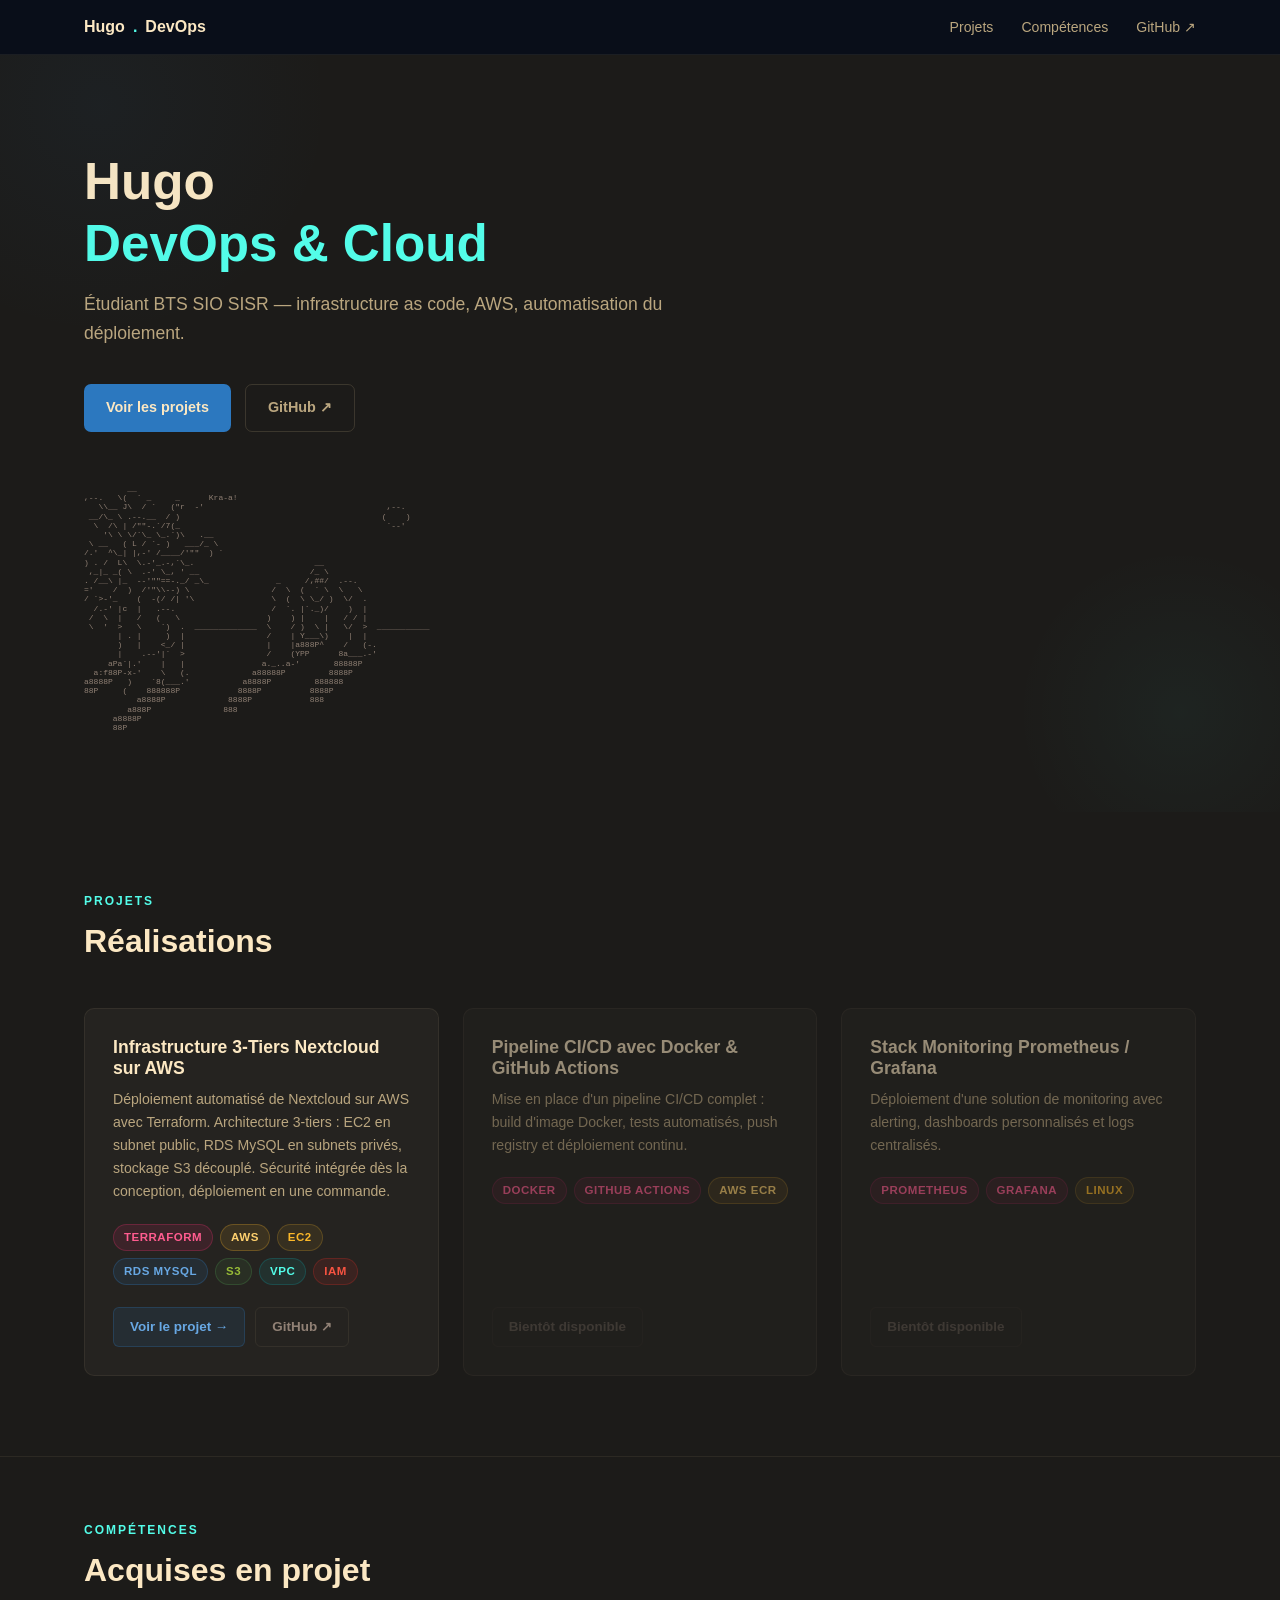
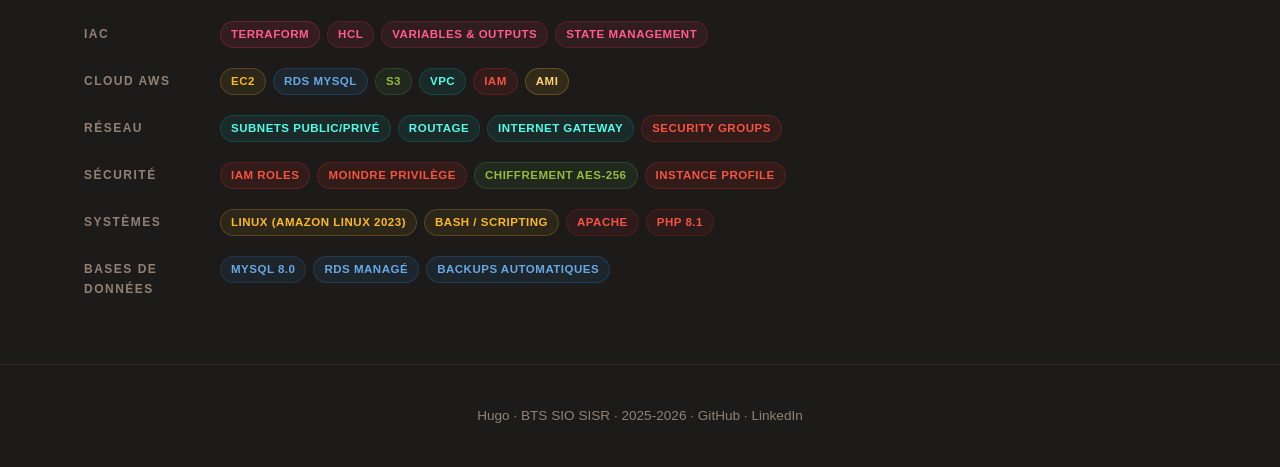
==== index.html @ deafa0d7 "First" ====
<!DOCTYPE html>
<html lang="fr">
<head>
  <meta charset="UTF-8" />
  <meta name="viewport" content="width=device-width, initial-scale=1.0" />
  <title>Hugo — Portfolio DevOps & Cloud</title>
  <meta name="description" content="Portfolio DevOps & Cloud — Infrastructure as code, AWS, Terraform." />
  <link rel="stylesheet" href="css/style.css" />
  <style>
    .ascii-art {
      font-family: 'Cascadia Code','JetBrains Mono','Fira Code',Consolas,monospace;
      font-size: clamp(0.3rem, 0.85vw, 0.5rem);
      line-height: 1.15;
      color: var(--text-muted);
      white-space: pre;
      user-select: none;
      margin-top: 52px;
      display: block;
      overflow-x: auto;
    }
    @media (max-width: 600px) {
      .ascii-art { display: none; }
    }

    /* Skills section */
    .skills-section {
      padding: 64px 0;
      border-top: 1px solid var(--border);
    }
    .skills-cats {
      display: flex;
      flex-direction: column;
      gap: 20px;
    }
    .skill-row {
      display: flex;
      align-items: baseline;
      gap: 16px;
    }
    .skill-cat-label {
      font-size: 0.75rem;
      font-weight: 700;
      text-transform: uppercase;
      letter-spacing: 1.5px;
      color: var(--text-muted);
      width: 120px;
      flex-shrink: 0;
    }
  </style>
</head>
<body>

  <!-- NAV -->
  <nav>
    <div class="container nav-inner">
      <span class="nav-logo">Hugo<span class="dot">.</span>DevOps</span>
      <ul class="nav-links">
        <li><a href="#projets">Projets</a></li>
        <li><a href="#competences">Compétences</a></li>
        <li><a href="https://github.com/" target="_blank" rel="noopener">GitHub ↗</a></li>
      </ul>
    </div>
  </nav>

  <!-- HERO -->
  <header class="hero">
    <div class="container">
      <h1>Hugo<br><span class="gradient">DevOps &amp; Cloud</span></h1>
      <p class="hero-sub">
        Étudiant BTS SIO SISR — infrastructure as code, AWS, automatisation du déploiement.
      </p>
      <div class="hero-actions">
        <a href="#projets" class="btn btn-primary">Voir les projets</a>
        <a href="https://github.com/" target="_blank" rel="noopener" class="btn btn-outline">GitHub ↗</a>
      </div>
<pre class="ascii-art">
         __
,--.   \(  ` _     _      Kra-a!
   \\__ J\  / `   ("r  -'                                      ,--.
 __/\_ \ .--.__  / )                                          (    )
  \  /\ | /""-.`/7(_                                           `--'
    '\ \ \/`\_ \_.`)\   .__
 \ __   ( L / `- )   ___/_ \
/.'  ^\_| |,-' /____/'""  ) `
) . /  L\  \.-'_.-,`\_.                         __
 ,_|_ _( \  .-' \_, ' __                       /_ \
. /__\ |_  --'""==-._/ _\_              _     /,##/  .--.
='    /  )  /'"\\--) \                 /  \  (  ` \  \   \
/ `&gt;-'_    (  -(/ /| '\                \  (  \ \_/ )  \/  .
  /.-' |c  |   .--.                    /  `. |`._)/    )  |
 /  \  |   /   (   \                  )    ) |    |   / / |
 \  '  &gt;   \    `)  .  _____________  \    / )  \ |   \/  &gt;  ___________
       | . |     )  |                 /    | Y___\)    |  |
       )   |    &lt;_/ |                 |    |a888P^    /   (-.
       |    .--'|`  &gt;                 /    (YPP      8a___.-'
     aPa`|.'    |   |                a._..a-'       88888P
  a:f88P-x-'    \   (.             a88888P         8888P
a8888P   )    `8(___.'           a8888P         888888
88P     (    888888P            8888P          8888P
           a8888P             8888P            888
         a888P               888
      a8888P
      88P
</pre>
    </div>
  </header>

  <!-- PROJETS -->
  <section id="projets">
    <div class="container">
      <div class="section-header">
        <p class="section-label">Projets</p>
        <h2>Réalisations</h2>
      </div>

      <div class="projects-grid">

        <!-- Projet 1 -->
        <article class="project-card">
          <h3 class="card-title">Infrastructure 3-Tiers Nextcloud sur AWS</h3>
          <p class="card-desc">
            Déploiement automatisé de Nextcloud sur AWS avec Terraform. Architecture
            3-tiers : EC2 en subnet public, RDS MySQL en subnets privés, stockage S3
            découplé. Sécurité intégrée dès la conception, déploiement en une commande.
          </p>
          <div class="card-tags">
            <div class="tags">
              <span class="tag tag-terraform">Terraform</span>
              <span class="tag tag-aws">AWS</span>
              <span class="tag tag-ec2">EC2</span>
              <span class="tag tag-rds">RDS MySQL</span>
              <span class="tag tag-s3">S3</span>
              <span class="tag tag-vpc">VPC</span>
              <span class="tag tag-iam">IAM</span>
            </div>
          </div>
          <div class="card-footer">
            <a href="projects/nextcloud-terraform.html" class="card-link card-link-primary">Voir le projet →</a>
            <a href="https://github.com/" target="_blank" rel="noopener" class="card-link card-link-ghost">GitHub ↗</a>
          </div>
        </article>

        <!-- À venir 2 -->
        <article class="project-card card-soon">
          <h3 class="card-title">Pipeline CI/CD avec Docker &amp; GitHub Actions</h3>
          <p class="card-desc">
            Mise en place d'un pipeline CI/CD complet : build d'image Docker, tests
            automatisés, push registry et déploiement continu.
          </p>
          <div class="card-tags">
            <div class="tags">
              <span class="tag tag-iac">Docker</span>
              <span class="tag tag-iac">GitHub Actions</span>
              <span class="tag tag-aws">AWS ECR</span>
            </div>
          </div>
          <div class="card-footer">
            <span class="card-link card-link-ghost" style="cursor:default;opacity:.5">Bientôt disponible</span>
          </div>
        </article>

        <!-- À venir 3 -->
        <article class="project-card card-soon">
          <h3 class="card-title">Stack Monitoring Prometheus / Grafana</h3>
          <p class="card-desc">
            Déploiement d'une solution de monitoring avec alerting, dashboards
            personnalisés et logs centralisés.
          </p>
          <div class="card-tags">
            <div class="tags">
              <span class="tag tag-iac">Prometheus</span>
              <span class="tag tag-iac">Grafana</span>
              <span class="tag tag-linux">Linux</span>
            </div>
          </div>
          <div class="card-footer">
            <span class="card-link card-link-ghost" style="cursor:default;opacity:.5">Bientôt disponible</span>
          </div>
        </article>

      </div>
    </div>
  </section>

  <!-- COMPÉTENCES -->
  <section id="competences" class="skills-section">
    <div class="container">
      <div class="section-header" style="margin-bottom:32px;">
        <p class="section-label">Compétences</p>
        <h2>Acquises en projet</h2>
      </div>
      <div class="skills-cats">
        <div class="skill-row">
          <span class="skill-cat-label">IaC</span>
          <div class="tags">
            <span class="tag tag-terraform">Terraform</span>
            <span class="tag tag-iac">HCL</span>
            <span class="tag tag-iac">Variables &amp; Outputs</span>
            <span class="tag tag-iac">State Management</span>
          </div>
        </div>
        <div class="skill-row">
          <span class="skill-cat-label">Cloud AWS</span>
          <div class="tags">
            <span class="tag tag-ec2">EC2</span>
            <span class="tag tag-rds">RDS MySQL</span>
            <span class="tag tag-s3">S3</span>
            <span class="tag tag-vpc">VPC</span>
            <span class="tag tag-iam">IAM</span>
            <span class="tag tag-aws">AMI</span>
          </div>
        </div>
        <div class="skill-row">
          <span class="skill-cat-label">Réseau</span>
          <div class="tags">
            <span class="tag tag-vpc">Subnets public/privé</span>
            <span class="tag tag-vpc">Routage</span>
            <span class="tag tag-vpc">Internet Gateway</span>
            <span class="tag tag-iam">Security Groups</span>
          </div>
        </div>
        <div class="skill-row">
          <span class="skill-cat-label">Sécurité</span>
          <div class="tags">
            <span class="tag tag-iam">IAM Roles</span>
            <span class="tag tag-iam">Moindre privilège</span>
            <span class="tag tag-s3">Chiffrement AES-256</span>
            <span class="tag tag-iam">Instance Profile</span>
          </div>
        </div>
        <div class="skill-row">
          <span class="skill-cat-label">Systèmes</span>
          <div class="tags">
            <span class="tag tag-linux">Linux (Amazon Linux 2023)</span>
            <span class="tag tag-linux">Bash / Scripting</span>
            <span class="tag tag-apache">Apache</span>
            <span class="tag tag-apache">PHP 8.1</span>
          </div>
        </div>
        <div class="skill-row">
          <span class="skill-cat-label">Bases de données</span>
          <div class="tags">
            <span class="tag tag-mysql">MySQL 8.0</span>
            <span class="tag tag-rds">RDS Managé</span>
            <span class="tag tag-rds">Backups automatiques</span>
          </div>
        </div>
      </div>
    </div>
  </section>

  <!-- FOOTER -->
  <footer>
    <div class="container">
      <p>Hugo · BTS SIO SISR · 2025-2026 ·
        <a href="https://github.com/" target="_blank" rel="noopener">GitHub</a> ·
        <a href="https://linkedin.com/" target="_blank" rel="noopener">LinkedIn</a>
      </p>
    </div>
  </footer>

</body>
</html>
---- css/style.css ----
/* ===================================================================
   PORTFOLIO DEVOPS / CLOUD — Stylesheet
   =================================================================== */

/* ===== VARIABLES — Srcery Terminal Palette ===== */
:root {
  /* Srcery backgrounds */
  --bg-primary:    #1C1B19;
  --bg-secondary:  #161513;
  --bg-card:       #252320;
  --bg-card-hover: #2D2B27;
  --bg-code:       #131210;

  /* Srcery terminal colors */
  --red:     #EF2F27;  --bred:    #F75341;
  --green:   #519F50;  --bgreen:  #98BC37;
  --yellow:  #FBB829;  --byellow: #FED06E;
  --blue:    #2C78BF;  --bblue:   #68A8E4;
  --magenta: #E02C6D;  --bmag:    #FF5C8F;
  --cyan:    #0AAEB3;  --bcyan:   #53FDE9;

  /* Aliases sémantiques */
  --accent-blue:   #68A8E4;
  --accent-cyan:   #53FDE9;
  --accent-purple: #FF5C8F;
  --accent-green:  #98BC37;
  --accent-orange: #FED06E;
  --accent-red:    #F75341;

  /* Typographie Srcery */
  --text-primary:   #FCE8C3;
  --text-secondary: #BAA67F;
  --text-muted:     #918175;

  --border:        rgba(186,166,127,0.1);
  --border-hover:  rgba(186,166,127,0.2);

  --radius:    10px;
  --radius-sm:  5px;
  --shadow:    0 4px 20px rgba(0,0,0,0.5);
  --transition: 0.18s ease;
}

/* ===== RESET ===== */
*, *::before, *::after { box-sizing: border-box; margin: 0; padding: 0; }
html { scroll-behavior: smooth; }
body {
  background: var(--bg-primary);
  color: var(--text-primary);
  font-family: -apple-system, BlinkMacSystemFont, 'Segoe UI', Roboto, 'Helvetica Neue', sans-serif;
  line-height: 1.65;
  font-size: 16px;
}
a { color: var(--accent-blue); text-decoration: none; transition: color var(--transition); }
a:hover { color: var(--accent-cyan); }
ul { list-style: none; }
h1, h2, h3, h4 { line-height: 1.2; font-weight: 700; }
h1 { font-size: clamp(1.9rem, 4.5vw, 3.2rem); }
h2 { font-size: clamp(1.4rem, 3vw, 2rem); }
h3 { font-size: 1.1rem; }
p  { color: var(--text-secondary); }
code {
  background: rgba(255,255,255,0.07);
  border: 1px solid rgba(255,255,255,0.08);
  padding: 1px 7px;
  border-radius: 4px;
  font-family: 'Cascadia Code','JetBrains Mono','Fira Code',Consolas,monospace;
  font-size: 0.84em;
  color: var(--accent-cyan);
}
pre code { background: none; border: none; padding: 0; font-size: inherit; color: inherit; }

/* ===== LAYOUT ===== */
.container { max-width: 1160px; margin: 0 auto; padding: 0 24px; }

/* ===== NAVIGATION ===== */
nav {
  position: sticky; top: 0; z-index: 100;
  background: rgba(7,13,26,0.88);
  backdrop-filter: blur(14px);
  border-bottom: 1px solid var(--border);
  padding: 14px 0;
}
.nav-inner { display: flex; justify-content: space-between; align-items: center; }
.nav-logo {
  font-weight: 700; font-size: 1rem; color: var(--text-primary);
  display: flex; align-items: center; gap: 8px;
}
.nav-logo .dot { color: var(--accent-cyan); }
.nav-links { display: flex; gap: 28px; }
.nav-links a {
  color: var(--text-secondary); font-size: 0.88rem; font-weight: 500;
  transition: color var(--transition);
}
.nav-links a:hover { color: var(--text-primary); }

/* ===== HERO (LANDING) ===== */
.hero {
  padding: 96px 0 80px;
  position: relative; overflow: hidden;
}
.hero::before {
  content: '';
  position: absolute; top: -200px; left: -150px;
  width: 500px; height: 500px;
  background: radial-gradient(circle, rgba(44,120,191,.06) 0%, transparent 65%);
  pointer-events: none;
}
.hero::after {
  content: '';
  position: absolute; bottom: -80px; right: -80px;
  width: 360px; height: 360px;
  background: radial-gradient(circle, rgba(83,253,233,.04) 0%, transparent 65%);
  pointer-events: none;
}
.hero-badge {
  display: inline-flex; align-items: center; gap: 8px;
  background: rgba(44,120,191,.1);
  border: 1px solid rgba(44,120,191,.22);
  color: var(--accent-blue);
  padding: 5px 14px; border-radius: 100px;
  font-size: 0.82rem; font-weight: 600;
  margin-bottom: 24px;
}
.hero-badge .pulse {
  width: 6px; height: 6px; border-radius: 50%;
  background: var(--accent-blue);
  animation: pulse 2s infinite;
}
.hero h1 { margin-bottom: 16px; }
.hero h1 .gradient { color: var(--accent-cyan); }
.hero-sub {
  font-size: 1.1rem; color: var(--text-secondary);
  max-width: 580px; margin-bottom: 36px;
}
.hero-actions { display: flex; gap: 14px; flex-wrap: wrap; }

/* ===== BUTTONS ===== */
.btn {
  display: inline-flex; align-items: center; gap: 8px;
  padding: 11px 22px; border-radius: 7px;
  font-weight: 600; font-size: 0.9rem;
  transition: all var(--transition); cursor: pointer; border: none;
}
.btn-primary { background: var(--blue); color: var(--text-primary); }
.btn-primary:hover {
  background: var(--bblue); color: var(--bg-primary);
  transform: translateY(-1px);
  box-shadow: 0 4px 18px rgba(44,120,191,.4);
}
.btn-outline {
  background: transparent; color: var(--text-secondary);
  border: 1px solid var(--border-hover);
}
.btn-outline:hover {
  background: var(--bg-card); color: var(--text-primary);
  border-color: rgba(186,166,127,.3);
}

/* ===== SECTIONS ===== */
section { padding: 80px 0; }
.section-header { margin-bottom: 48px; }
.section-label {
  font-size: 0.75rem; font-weight: 700;
  text-transform: uppercase; letter-spacing: 2px;
  color: var(--accent-cyan); margin-bottom: 10px;
}
.section-header h2 { margin-bottom: 10px; }
.section-header p { max-width: 560px; }

/* ===== TAGS ===== */
.tags { display: flex; flex-wrap: wrap; gap: 7px; }
.tag {
  display: inline-flex; align-items: center;
  padding: 3px 10px; border-radius: 100px;
  font-size: 0.72rem; font-weight: 700; border: 1px solid;
  text-transform: uppercase; letter-spacing: .5px;
}
/* Tags — Srcery terminal colors */
.tag-terraform { background: rgba(224,44,109,.12); color: #FF5C8F; border-color: rgba(224,44,109,.28); }
.tag-aws       { background: rgba(251,184,41,.1);  color: #FED06E; border-color: rgba(251,184,41,.25); }
.tag-ec2       { background: rgba(251,184,41,.08); color: #FBB829; border-color: rgba(251,184,41,.2);  }
.tag-rds       { background: rgba(44,120,191,.12); color: #68A8E4; border-color: rgba(44,120,191,.28); }
.tag-s3        { background: rgba(81,159,80,.1);   color: #98BC37; border-color: rgba(81,159,80,.25);  }
.tag-iam       { background: rgba(239,47,39,.1);   color: #F75341; border-color: rgba(239,47,39,.22);  }
.tag-vpc       { background: rgba(10,174,179,.1);  color: #53FDE9; border-color: rgba(10,174,179,.22); }
.tag-iac       { background: rgba(224,44,109,.1);  color: #FF5C8F; border-color: rgba(224,44,109,.22); }
.tag-apache    { background: rgba(239,47,39,.08);  color: #F75341; border-color: rgba(239,47,39,.18);  }
.tag-mysql     { background: rgba(44,120,191,.1);  color: #68A8E4; border-color: rgba(44,120,191,.22); }
.tag-linux     { background: rgba(251,184,41,.08); color: #FBB829; border-color: rgba(251,184,41,.2);  }

/* ===== PROJECT CARDS (landing) ===== */
.projects-grid {
  display: grid;
  grid-template-columns: repeat(auto-fill, minmax(340px, 1fr));
  gap: 24px;
}
.project-card {
  background: var(--bg-card);
  border: 1px solid var(--border);
  border-radius: var(--radius);
  padding: 28px;
  transition: all var(--transition);
  position: relative; overflow: hidden;
  display: flex; flex-direction: column;
}
.project-card::before {
  content: '';
  position: absolute; top: 0; left: 0; right: 0; height: 2px;
  background: linear-gradient(90deg, var(--accent-blue), var(--accent-purple));
  opacity: 0; transition: opacity var(--transition);
}
.project-card:hover {
  border-color: var(--border-hover);
  background: var(--bg-card-hover);
  transform: translateY(-3px);
  box-shadow: var(--shadow);
}
.project-card:hover::before { opacity: 1; }
.card-head { display: flex; justify-content: space-between; align-items: flex-start; margin-bottom: 18px; }
.card-icon {
  width: 46px; height: 46px;
  background: rgba(59,130,246,.1);
  border: 1px solid rgba(59,130,246,.2);
  border-radius: 10px;
  display: flex; align-items: center; justify-content: center;
  font-size: 1.3rem;
}
.card-status {
  display: flex; align-items: center; gap: 6px;
  font-size: 0.75rem; color: var(--accent-green); font-weight: 600;
}
.card-status .dot {
  width: 6px; height: 6px; background: var(--accent-green);
  border-radius: 50%; animation: pulse 2s infinite;
}
.card-title { font-size: 1.1rem; font-weight: 700; margin-bottom: 8px; }
.card-desc  { font-size: 0.88rem; color: var(--text-secondary); margin-bottom: 20px; line-height: 1.65; }
.card-highlights { display: flex; flex-direction: column; gap: 7px; margin-bottom: 20px; }
.hi { display: flex; align-items: center; gap: 9px; font-size: 0.84rem; color: var(--text-secondary); }
.hi .hi-icon { font-size: 0.95rem; flex-shrink: 0; }
.card-tags { margin-bottom: 22px; }
.card-footer { display: flex; gap: 10px; margin-top: auto; }
.card-link {
  display: inline-flex; align-items: center; gap: 6px;
  padding: 8px 16px; border-radius: 6px;
  font-size: 0.84rem; font-weight: 600;
  transition: all var(--transition);
}
.card-link-primary {
  background: rgba(44,120,191,.12); color: var(--accent-blue);
  border: 1px solid rgba(44,120,191,.25);
}
.card-link-primary:hover { background: var(--blue); color: var(--text-primary); }
.card-link-ghost {
  background: transparent; color: var(--text-muted);
  border: 1px solid var(--border);
}
.card-link-ghost:hover { background: var(--bg-card-hover); color: var(--text-secondary); border-color: var(--border-hover); }

/* Coming soon card */
.card-soon { opacity: .55; cursor: default; pointer-events: none; }
.card-soon:hover { transform: none; box-shadow: none; border-color: var(--border); }

/* ===== SKILLS (landing) ===== */
.skills-grid {
  display: grid;
  grid-template-columns: repeat(auto-fill, minmax(170px, 1fr));
  gap: 12px;
}
.skill-item {
  background: var(--bg-card);
  border: 1px solid var(--border);
  border-radius: var(--radius-sm);
  padding: 14px 16px;
  display: flex; align-items: center; gap: 12px;
  transition: all var(--transition);
}
.skill-item:hover { border-color: var(--border-hover); background: var(--bg-card-hover); }
.skill-icon { font-size: 1.4rem; }
.skill-name { font-size: 0.88rem; font-weight: 600; }
.skill-lvl  { font-size: 0.72rem; color: var(--text-muted); margin-top: 1px; }

/* ===== FOOTER ===== */
footer {
  padding: 40px 0; border-top: 1px solid var(--border);
  text-align: center;
}
footer p { font-size: 0.85rem; color: var(--text-muted); }
footer a { color: var(--text-muted); }
footer a:hover { color: var(--accent-cyan); }

/* ==================================================================
   PROJECT PAGE
   ================================================================== */

/* Back nav */
.back-nav { padding: 18px 0; border-bottom: 1px solid var(--border); }
.back-link {
  display: inline-flex; align-items: center; gap: 8px;
  color: var(--text-secondary); font-size: 0.88rem; font-weight: 500;
  transition: color var(--transition);
}
.back-link:hover { color: var(--text-primary); }
.back-link::before { content: '←'; }

/* Project hero */
.project-hero {
  padding: 56px 0 48px;
  border-bottom: 1px solid var(--border);
}
.project-meta { display: flex; align-items: center; gap: 10px; margin-bottom: 18px; flex-wrap: wrap; }
.project-category {
  background: rgba(44,120,191,.1);
  border: 1px solid rgba(44,120,191,.22);
  color: var(--accent-blue);
  padding: 4px 12px; border-radius: 100px;
  font-size: 0.78rem; font-weight: 700;
  text-transform: uppercase; letter-spacing: 1px;
}
.project-hero h1 { margin-bottom: 16px; }
.project-hero .lead {
  font-size: 1.05rem; color: var(--text-secondary);
  max-width: 680px; margin-bottom: 32px;
}
.project-stats { display: flex; gap: 36px; flex-wrap: wrap; }
.stat-value { font-size: 1.5rem; font-weight: 700; }
.stat-label { font-size: 0.75rem; color: var(--text-muted); text-transform: uppercase; letter-spacing: 1px; margin-top: 2px; }

/* Two-column layout */
.project-body { padding: 56px 0 80px; }
.content-grid {
  display: grid;
  grid-template-columns: 1fr 320px;
  gap: 48px;
  align-items: start;
}
.main-col { min-width: 0; }

/* Sidebar */
.sidebar { display: flex; flex-direction: column; gap: 20px; position: sticky; top: 76px; }
.sidebar-card {
  background: var(--bg-card);
  border: 1px solid var(--border);
  border-radius: var(--radius);
  padding: 22px;
}
.sidebar-card h4 {
  font-size: 0.75rem; font-weight: 700;
  text-transform: uppercase; letter-spacing: 1.5px;
  color: var(--text-muted); margin-bottom: 14px;
}
.s-list { display: flex; flex-direction: column; gap: 0; }
.s-item {
  display: flex; justify-content: space-between; align-items: center;
  padding: 8px 0;
  border-bottom: 1px solid var(--border);
  font-size: 0.86rem;
}
.s-item:last-child { border-bottom: none; }
.s-key { color: var(--text-muted); }
.s-val { color: var(--text-primary); font-weight: 500; text-align: right; max-width: 55%; }
.sidebar-links { display: flex; flex-direction: column; gap: 8px; }
.sidebar-link {
  display: flex; align-items: center; gap: 9px;
  padding: 10px 14px; border-radius: 7px;
  background: var(--bg-secondary);
  border: 1px solid var(--border);
  color: var(--text-secondary); font-size: 0.86rem; font-weight: 500;
  transition: all var(--transition);
}
.sidebar-link:hover { border-color: var(--border-hover); color: var(--text-primary); background: var(--bg-card-hover); }
.sidebar-link .link-icon { font-size: 1rem; }

/* Content sections */
.content-section { margin-bottom: 56px; }
.content-section h2 {
  font-size: 1.35rem; margin-bottom: 22px;
  padding-bottom: 12px; border-bottom: 1px solid var(--border);
  display: flex; align-items: center; gap: 10px;
}
.content-section h2 .s-icon { font-size: 1.1rem; opacity: .9; }
.content-section p { margin-bottom: 14px; font-size: 0.93rem; }
.content-section ul.prose { display: flex; flex-direction: column; gap: 6px; margin-bottom: 14px; }
.content-section ul.prose li {
  font-size: 0.9rem; color: var(--text-secondary);
  display: flex; align-items: flex-start; gap: 8px;
}
.content-section ul.prose li::before { content: '→'; color: var(--accent-cyan); flex-shrink: 0; }

/* Architecture diagram */
.arch-diagram {
  background: var(--bg-card);
  border: 1px solid var(--border);
  border-radius: var(--radius);
  padding: 28px; margin: 24px 0;
}
.arch-title { font-size: 0.75rem; font-weight: 700; text-transform: uppercase; letter-spacing: 1.5px; color: var(--text-muted); margin-bottom: 20px; }
.arch-aws {
  border: 1.5px dashed rgba(255,153,0,.3);
  border-radius: 10px; padding: 18px; position: relative;
}
.arch-aws-label {
  position: absolute; top: -11px; left: 16px;
  background: var(--bg-card); padding: 1px 10px;
  font-size: 0.73rem; font-weight: 700;
  color: #fbbf24; border-radius: 4px;
  display: flex; align-items: center; gap: 5px;
}
.arch-vpc {
  border: 1px solid rgba(6,182,212,.22);
  border-radius: 8px; padding: 16px; position: relative; margin-bottom: 14px;
}
.arch-vpc-label {
  position: absolute; top: -9px; left: 14px;
  background: var(--bg-card); padding: 1px 8px;
  font-size: 0.7rem; color: #22d3ee; border-radius: 3px; font-weight: 600;
}
.arch-row { display: flex; gap: 12px; margin-top: 6px; flex-wrap: wrap; }
.arch-subnet {
  flex: 1; min-width: 130px;
  border-radius: 7px; padding: 12px; position: relative;
}
.arch-subnet-public  { border: 1px solid rgba(34,197,94,.28);  background: rgba(34,197,94,.04); }
.arch-subnet-private { border: 1px solid rgba(239,68,68,.2);   background: rgba(239,68,68,.03); }
.arch-subnet-label {
  font-size: 0.68rem; font-weight: 700; text-transform: uppercase;
  letter-spacing: .8px; margin-bottom: 9px;
}
.arch-subnet-public  .arch-subnet-label { color: #4ade80; }
.arch-subnet-private .arch-subnet-label { color: #fca5a5; }
.arch-svc {
  background: var(--bg-secondary);
  border: 1px solid var(--border);
  border-radius: 5px; padding: 8px 10px;
  display: flex; align-items: center; gap: 7px;
  font-size: 0.8rem; color: var(--text-primary); font-weight: 500;
  margin-bottom: 6px;
}
.arch-svc:last-child { margin-bottom: 0; }
.arch-s3 {
  border: 1px solid rgba(34,197,94,.22);
  border-radius: 7px; padding: 11px 14px;
  display: flex; align-items: center; gap: 9px;
  background: rgba(34,197,94,.04);
  font-size: 0.82rem; color: var(--text-primary); font-weight: 500;
  margin-top: 12px;
}
.arch-internet {
  display: flex; align-items: center; justify-content: center;
  gap: 8px; padding: 10px 0; margin-bottom: 12px;
  font-size: 0.85rem; color: var(--text-secondary); font-weight: 500;
}
.arch-arrow { color: var(--text-muted); font-size: 0.8rem; }

/* Traffic flow legend */
.arch-flows {
  margin-top: 18px;
  display: grid; grid-template-columns: 1fr 1fr; gap: 6px;
}
.arch-flow-item {
  display: flex; align-items: center; gap: 8px;
  font-size: 0.78rem; color: var(--text-secondary);
  background: var(--bg-secondary);
  border: 1px solid var(--border);
  border-radius: 5px; padding: 6px 10px;
}
.flow-allow { color: var(--accent-green); font-weight: 700; font-size: 0.7rem; }
.flow-deny  { color: var(--accent-red);   font-weight: 700; font-size: 0.7rem; }

/* Security cards */
.security-grid {
  display: grid;
  grid-template-columns: repeat(auto-fill, minmax(270px, 1fr));
  gap: 14px; margin-top: 22px;
}
.sec-card {
  background: var(--bg-card);
  border: 1px solid rgba(81,159,80,.14);
  border-radius: var(--radius-sm);
  padding: 18px; transition: all var(--transition);
}
.sec-card:hover { border-color: rgba(81,159,80,.28); background: var(--bg-card-hover); }
.sec-card.warn { border-color: rgba(251,184,41,.18); }
.sec-card.warn:hover { border-color: rgba(251,184,41,.32); }
.sec-head { display: flex; align-items: center; gap: 10px; margin-bottom: 8px; }
.sec-icon {
  width: 34px; height: 34px;
  background: rgba(81,159,80,.1); border-radius: 7px;
  display: flex; align-items: center; justify-content: center;
  font-size: 0.95rem; flex-shrink: 0;
}
.sec-card.warn .sec-icon { background: rgba(251,184,41,.1); }
.sec-title { font-size: 0.92rem; font-weight: 700; color: var(--text-primary); }
.sec-desc  { font-size: 0.83rem; color: var(--text-secondary); line-height: 1.6; }

/* Cost table */
.cost-table {
  width: 100%; border-collapse: collapse;
  margin-top: 22px; font-size: 0.88rem;
}
.cost-table th {
  background: var(--bg-card); padding: 11px 16px; text-align: left;
  font-size: 0.75rem; font-weight: 700; text-transform: uppercase;
  letter-spacing: 1px; color: var(--text-muted);
  border-bottom: 1px solid var(--border);
}
.cost-table td {
  padding: 11px 16px; border-bottom: 1px solid var(--border);
  color: var(--text-secondary);
}
.cost-table tr:hover td { background: var(--bg-card); }
.cost-table .total td {
  font-weight: 700; color: var(--text-primary);
  border-top: 2px solid var(--border-hover); border-bottom: none; font-size: 0.95rem;
}
.cost-amount { color: var(--accent-orange) !important; font-weight: 600 !important; }
.cost-total  { color: #f59e0b !important; font-weight: 800 !important; font-size: 1.05rem !important; }
.cost-note   { font-size: 0.78rem; color: var(--text-muted) !important; font-style: italic; }
.cost-tips {
  margin-top: 18px;
  background: rgba(81,159,80,.06);
  border: 1px solid rgba(81,159,80,.15);
  border-radius: var(--radius-sm); padding: 16px 18px;
}
.cost-tips h4 {
  font-size: 0.88rem; color: var(--bgreen);
  margin-bottom: 10px; display: flex; align-items: center; gap: 7px;
}
.cost-tips li {
  font-size: 0.83rem; color: var(--text-secondary);
  display: flex; align-items: flex-start; gap: 8px; margin-bottom: 5px;
}
.cost-tips li::before { content: '→'; color: var(--bgreen); flex-shrink: 0; }

/* Code blocks */
.code-block {
  background: var(--bg-code);
  border: 1px solid var(--border);
  border-radius: var(--radius-sm);
  padding: 18px 20px; margin: 14px 0;
  overflow-x: auto; position: relative;
}
.code-block pre {
  font-family: 'Cascadia Code','JetBrains Mono','Fira Code',Consolas,monospace;
  font-size: 0.8rem; line-height: 1.75;
  color: var(--text-primary); white-space: pre;
}
.code-block .code-lang {
  position: absolute; top: 7px; right: 12px;
  font-size: 0.67rem; color: var(--text-muted);
  font-family: monospace; text-transform: uppercase; letter-spacing: 1px;
}
.code-comment { color: #4b5e78; }
.code-key     { color: #7dd3fc; }
.code-val     { color: #86efac; }
.code-str     { color: #fde68a; }
.code-fn      { color: #c084fc; }

/* Callouts */
.callout {
  border-radius: var(--radius-sm); padding: 14px 18px;
  margin: 14px 0; display: flex; gap: 12px;
  font-size: 0.88rem; line-height: 1.6;
}
.callout-info    { background: rgba(44,120,191,.07);  border: 1px solid rgba(44,120,191,.18); }
.callout-warn    { background: rgba(251,184,41,.07);  border: 1px solid rgba(251,184,41,.18); }
.callout-success { background: rgba(81,159,80,.07);   border: 1px solid rgba(81,159,80,.18);  }
.callout-icon    { font-size: 1rem; flex-shrink: 0; margin-top: 1px; }
.callout p       { color: var(--text-secondary); margin: 0; }
.callout strong  { color: var(--text-primary); }

/* Deployment steps */
.steps { display: flex; flex-direction: column; margin-top: 20px; }
.step  { display: flex; gap: 16px; padding-bottom: 24px; position: relative; }
.step::before {
  content: '';
  position: absolute; left: 15px; top: 36px; bottom: 0;
  width: 2px; background: var(--border);
}
.step:last-child::before { display: none; }
.step-num {
  width: 32px; height: 32px;
  background: rgba(44,120,191,.13);
  border: 1px solid rgba(44,120,191,.3);
  border-radius: 50%;
  display: flex; align-items: center; justify-content: center;
  font-size: 0.78rem; font-weight: 800; color: var(--accent-blue);
  flex-shrink: 0;
}
.step-body  { flex: 1; padding-top: 4px; }
.step-title { font-weight: 700; color: var(--text-primary); font-size: 0.92rem; margin-bottom: 5px; }
.step-desc  { font-size: 0.83rem; color: var(--text-secondary); }

/* ===== ANIMATIONS ===== */
@keyframes pulse { 0%,100% { opacity:1; } 50% { opacity:.35; } }

/* ===== RESPONSIVE ===== */
@media (max-width: 900px) {
  .content-grid { grid-template-columns: 1fr; }
  .sidebar { position: static; }
}
@media (max-width: 768px) {
  .hero { padding: 60px 0 48px; }
  .projects-grid { grid-template-columns: 1fr; }
  .nav-links { display: none; }
  .security-grid { grid-template-columns: 1fr; }
  .arch-flows { grid-template-columns: 1fr; }
  .project-stats { gap: 24px; }
  .arch-row { flex-direction: column; }
}
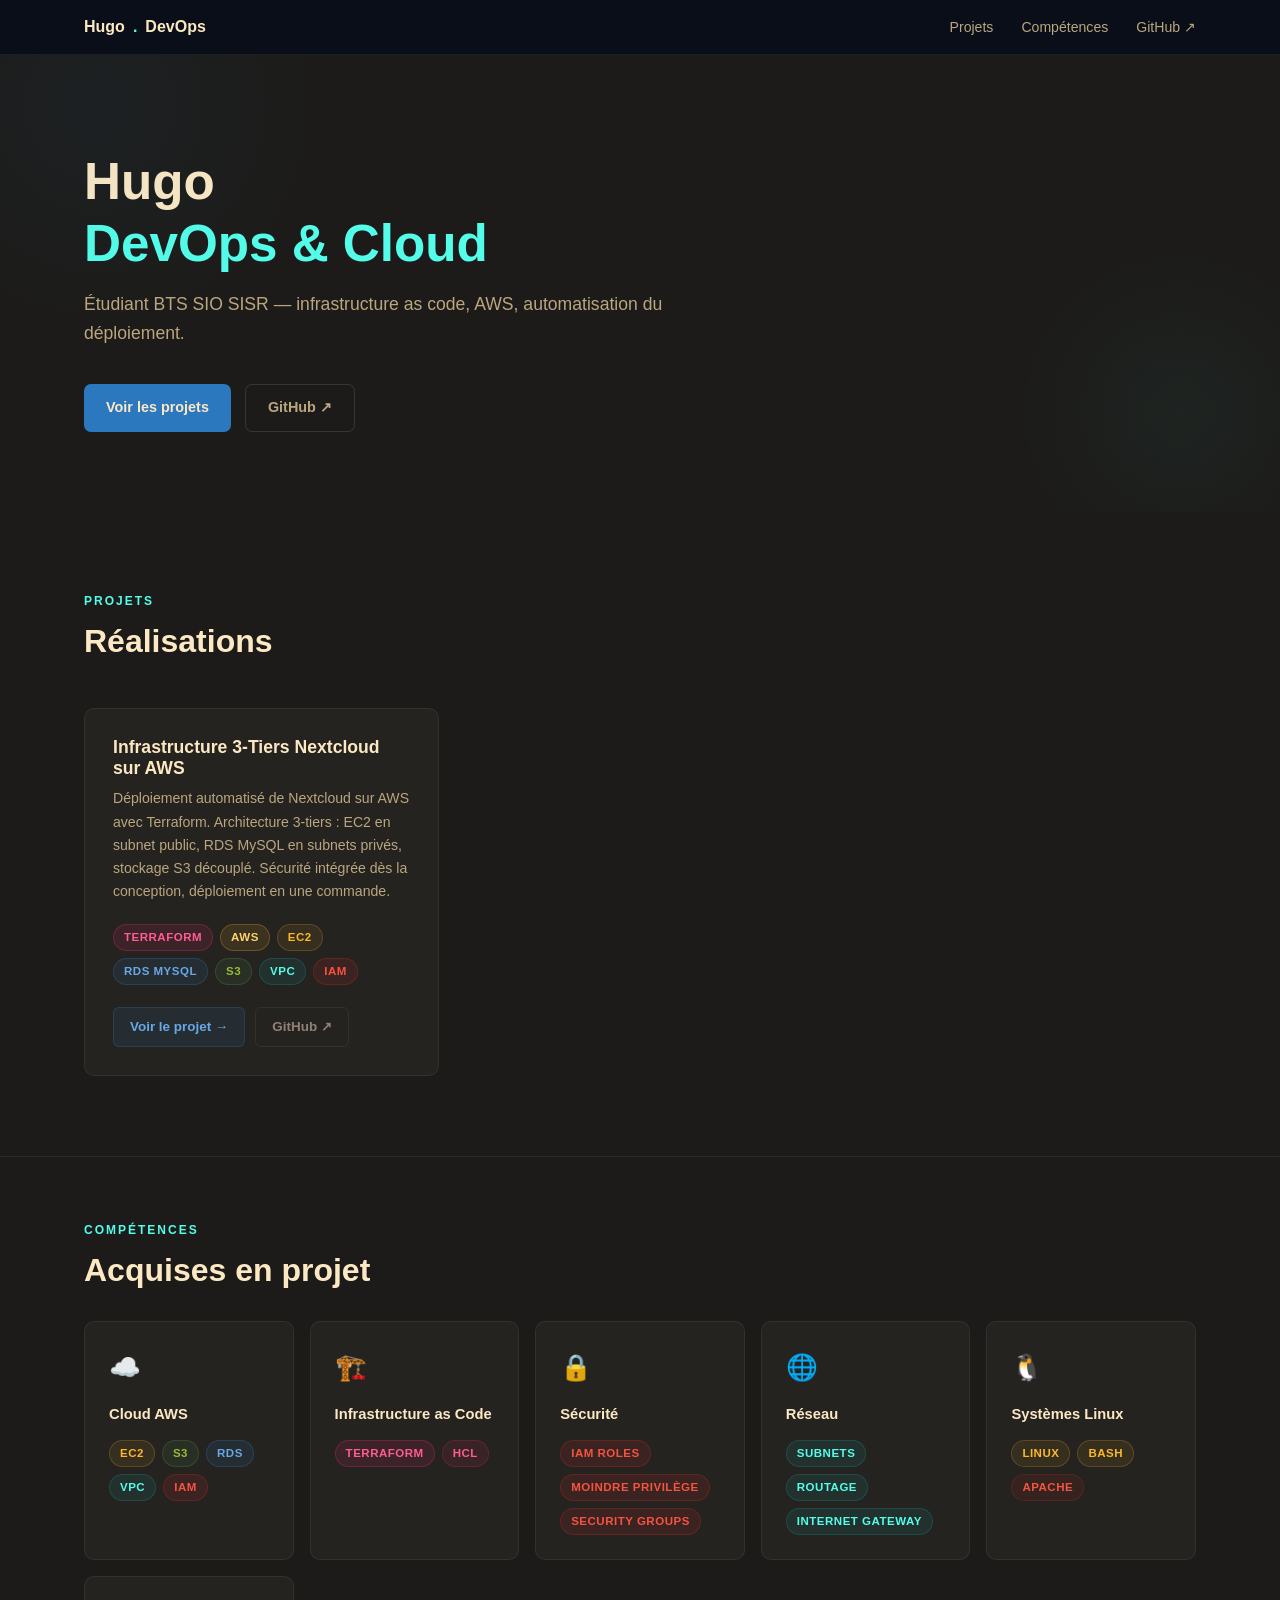
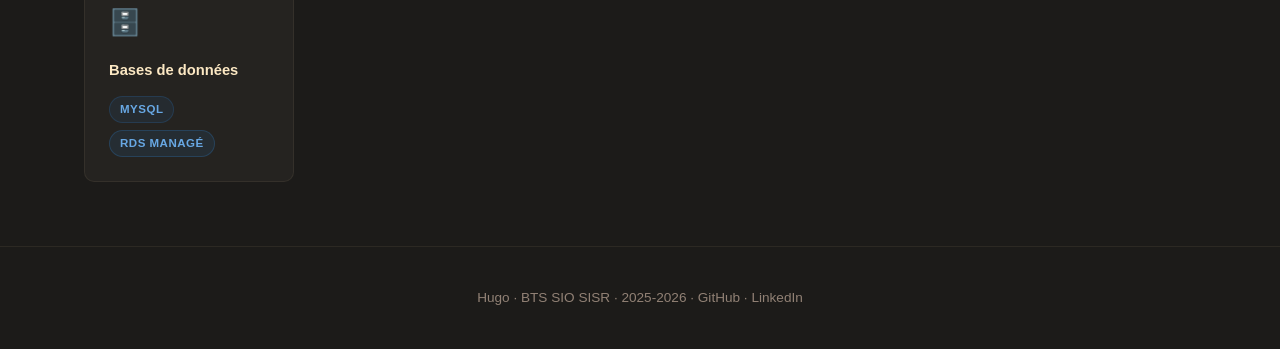
==== commit 04e0e2fe: "Paufinage et CLAUDE.md" ====
--- a/index.html
+++ b/index.html
@@ -7,44 +7,28 @@
   <meta name="description" content="Portfolio DevOps & Cloud — Infrastructure as code, AWS, Terraform." />
   <link rel="stylesheet" href="css/style.css" />
   <style>
-    .ascii-art {
-      font-family: 'Cascadia Code','JetBrains Mono','Fira Code',Consolas,monospace;
-      font-size: clamp(0.3rem, 0.85vw, 0.5rem);
-      line-height: 1.15;
-      color: var(--text-muted);
-      white-space: pre;
-      user-select: none;
-      margin-top: 52px;
-      display: block;
-      overflow-x: auto;
-    }
-    @media (max-width: 600px) {
-      .ascii-art { display: none; }
-    }
-
-    /* Skills section */
-    .skills-section {
-      padding: 64px 0;
-      border-top: 1px solid var(--border);
-    }
-    .skills-cats {
+    .skills-section { padding: 64px 0; border-top: 1px solid var(--border); }
+    .skill-block {
+      background: var(--bg-card);
+      border: 1px solid var(--border);
+      border-radius: var(--radius);
+      padding: 24px;
       display: flex;
       flex-direction: column;
-      gap: 20px;
+      gap: 14px;
+      transition: all var(--transition);
     }
-    .skill-row {
-      display: flex;
-      align-items: baseline;
+    .skill-block:hover { border-color: var(--border-hover); background: var(--bg-card-hover); }
+    .skill-block-icon { font-size: 1.6rem; }
+    .skill-block-title {
+      font-size: 0.92rem;
+      font-weight: 700;
+      color: var(--text-primary);
+    }
+    .skill-blocks-grid {
+      display: grid;
+      grid-template-columns: repeat(auto-fill, minmax(200px, 1fr));
       gap: 16px;
-    }
-    .skill-cat-label {
-      font-size: 0.75rem;
-      font-weight: 700;
-      text-transform: uppercase;
-      letter-spacing: 1.5px;
-      color: var(--text-muted);
-      width: 120px;
-      flex-shrink: 0;
     }
   </style>
 </head>
@@ -73,35 +57,6 @@
         <a href="#projets" class="btn btn-primary">Voir les projets</a>
         <a href="https://github.com/" target="_blank" rel="noopener" class="btn btn-outline">GitHub ↗</a>
       </div>
-<pre class="ascii-art">
-         __
-,--.   \(  ` _     _      Kra-a!
-   \\__ J\  / `   ("r  -'                                      ,--.
- __/\_ \ .--.__  / )                                          (    )
-  \  /\ | /""-.`/7(_                                           `--'
-    '\ \ \/`\_ \_.`)\   .__
- \ __   ( L / `- )   ___/_ \
-/.'  ^\_| |,-' /____/'""  ) `
-) . /  L\  \.-'_.-,`\_.                         __
- ,_|_ _( \  .-' \_, ' __                       /_ \
-. /__\ |_  --'""==-._/ _\_              _     /,##/  .--.
-='    /  )  /'"\\--) \                 /  \  (  ` \  \   \
-/ `&gt;-'_    (  -(/ /| '\                \  (  \ \_/ )  \/  .
-  /.-' |c  |   .--.                    /  `. |`._)/    )  |
- /  \  |   /   (   \                  )    ) |    |   / / |
- \  '  &gt;   \    `)  .  _____________  \    / )  \ |   \/  &gt;  ___________
-       | . |     )  |                 /    | Y___\)    |  |
-       )   |    &lt;_/ |                 |    |a888P^    /   (-.
-       |    .--'|`  &gt;                 /    (YPP      8a___.-'
-     aPa`|.'    |   |                a._..a-'       88888P
-  a:f88P-x-'    \   (.             a88888P         8888P
-a8888P   )    `8(___.'           a8888P         888888
-88P     (    888888P            8888P          8888P
-           a8888P             8888P            888
-         a888P               888
-      a8888P
-      88P
-</pre>
     </div>
   </header>
 
@@ -140,44 +95,6 @@
           </div>
         </article>
 
-        <!-- À venir 2 -->
-        <article class="project-card card-soon">
-          <h3 class="card-title">Pipeline CI/CD avec Docker &amp; GitHub Actions</h3>
-          <p class="card-desc">
-            Mise en place d'un pipeline CI/CD complet : build d'image Docker, tests
-            automatisés, push registry et déploiement continu.
-          </p>
-          <div class="card-tags">
-            <div class="tags">
-              <span class="tag tag-iac">Docker</span>
-              <span class="tag tag-iac">GitHub Actions</span>
-              <span class="tag tag-aws">AWS ECR</span>
-            </div>
-          </div>
-          <div class="card-footer">
-            <span class="card-link card-link-ghost" style="cursor:default;opacity:.5">Bientôt disponible</span>
-          </div>
-        </article>
-
-        <!-- À venir 3 -->
-        <article class="project-card card-soon">
-          <h3 class="card-title">Stack Monitoring Prometheus / Grafana</h3>
-          <p class="card-desc">
-            Déploiement d'une solution de monitoring avec alerting, dashboards
-            personnalisés et logs centralisés.
-          </p>
-          <div class="card-tags">
-            <div class="tags">
-              <span class="tag tag-iac">Prometheus</span>
-              <span class="tag tag-iac">Grafana</span>
-              <span class="tag tag-linux">Linux</span>
-            </div>
-          </div>
-          <div class="card-footer">
-            <span class="card-link card-link-ghost" style="cursor:default;opacity:.5">Bientôt disponible</span>
-          </div>
-        </article>
-
       </div>
     </div>
   </section>
@@ -189,62 +106,68 @@
         <p class="section-label">Compétences</p>
         <h2>Acquises en projet</h2>
       </div>
-      <div class="skills-cats">
-        <div class="skill-row">
-          <span class="skill-cat-label">IaC</span>
+      <div class="skill-blocks-grid">
+
+        <div class="skill-block">
+          <div class="skill-block-icon">☁️</div>
+          <div class="skill-block-title">Cloud AWS</div>
+          <div class="tags">
+            <span class="tag tag-ec2">EC2</span>
+            <span class="tag tag-s3">S3</span>
+            <span class="tag tag-rds">RDS</span>
+            <span class="tag tag-vpc">VPC</span>
+            <span class="tag tag-iam">IAM</span>
+          </div>
+        </div>
+
+        <div class="skill-block">
+          <div class="skill-block-icon">🏗️</div>
+          <div class="skill-block-title">Infrastructure as Code</div>
           <div class="tags">
             <span class="tag tag-terraform">Terraform</span>
             <span class="tag tag-iac">HCL</span>
-            <span class="tag tag-iac">Variables &amp; Outputs</span>
-            <span class="tag tag-iac">State Management</span>
           </div>
         </div>
-        <div class="skill-row">
-          <span class="skill-cat-label">Cloud AWS</span>
+
+        <div class="skill-block">
+          <div class="skill-block-icon">🔒</div>
+          <div class="skill-block-title">Sécurité</div>
           <div class="tags">
-            <span class="tag tag-ec2">EC2</span>
-            <span class="tag tag-rds">RDS MySQL</span>
-            <span class="tag tag-s3">S3</span>
-            <span class="tag tag-vpc">VPC</span>
-            <span class="tag tag-iam">IAM</span>
-            <span class="tag tag-aws">AMI</span>
-          </div>
-        </div>
-        <div class="skill-row">
-          <span class="skill-cat-label">Réseau</span>
-          <div class="tags">
-            <span class="tag tag-vpc">Subnets public/privé</span>
-            <span class="tag tag-vpc">Routage</span>
-            <span class="tag tag-vpc">Internet Gateway</span>
+            <span class="tag tag-iam">IAM Roles</span>
+            <span class="tag tag-iam">Moindre privilège</span>
             <span class="tag tag-iam">Security Groups</span>
           </div>
         </div>
-        <div class="skill-row">
-          <span class="skill-cat-label">Sécurité</span>
+
+        <div class="skill-block">
+          <div class="skill-block-icon">🌐</div>
+          <div class="skill-block-title">Réseau</div>
           <div class="tags">
-            <span class="tag tag-iam">IAM Roles</span>
-            <span class="tag tag-iam">Moindre privilège</span>
-            <span class="tag tag-s3">Chiffrement AES-256</span>
-            <span class="tag tag-iam">Instance Profile</span>
+            <span class="tag tag-vpc">Subnets</span>
+            <span class="tag tag-vpc">Routage</span>
+            <span class="tag tag-vpc">Internet Gateway</span>
           </div>
         </div>
-        <div class="skill-row">
-          <span class="skill-cat-label">Systèmes</span>
+
+        <div class="skill-block">
+          <div class="skill-block-icon">🐧</div>
+          <div class="skill-block-title">Systèmes Linux</div>
           <div class="tags">
-            <span class="tag tag-linux">Linux (Amazon Linux 2023)</span>
-            <span class="tag tag-linux">Bash / Scripting</span>
+            <span class="tag tag-linux">Linux</span>
+            <span class="tag tag-linux">Bash</span>
             <span class="tag tag-apache">Apache</span>
-            <span class="tag tag-apache">PHP 8.1</span>
           </div>
         </div>
-        <div class="skill-row">
-          <span class="skill-cat-label">Bases de données</span>
+
+        <div class="skill-block">
+          <div class="skill-block-icon">🗄️</div>
+          <div class="skill-block-title">Bases de données</div>
           <div class="tags">
-            <span class="tag tag-mysql">MySQL 8.0</span>
+            <span class="tag tag-mysql">MySQL</span>
             <span class="tag tag-rds">RDS Managé</span>
-            <span class="tag tag-rds">Backups automatiques</span>
           </div>
         </div>
+
       </div>
     </div>
   </section>
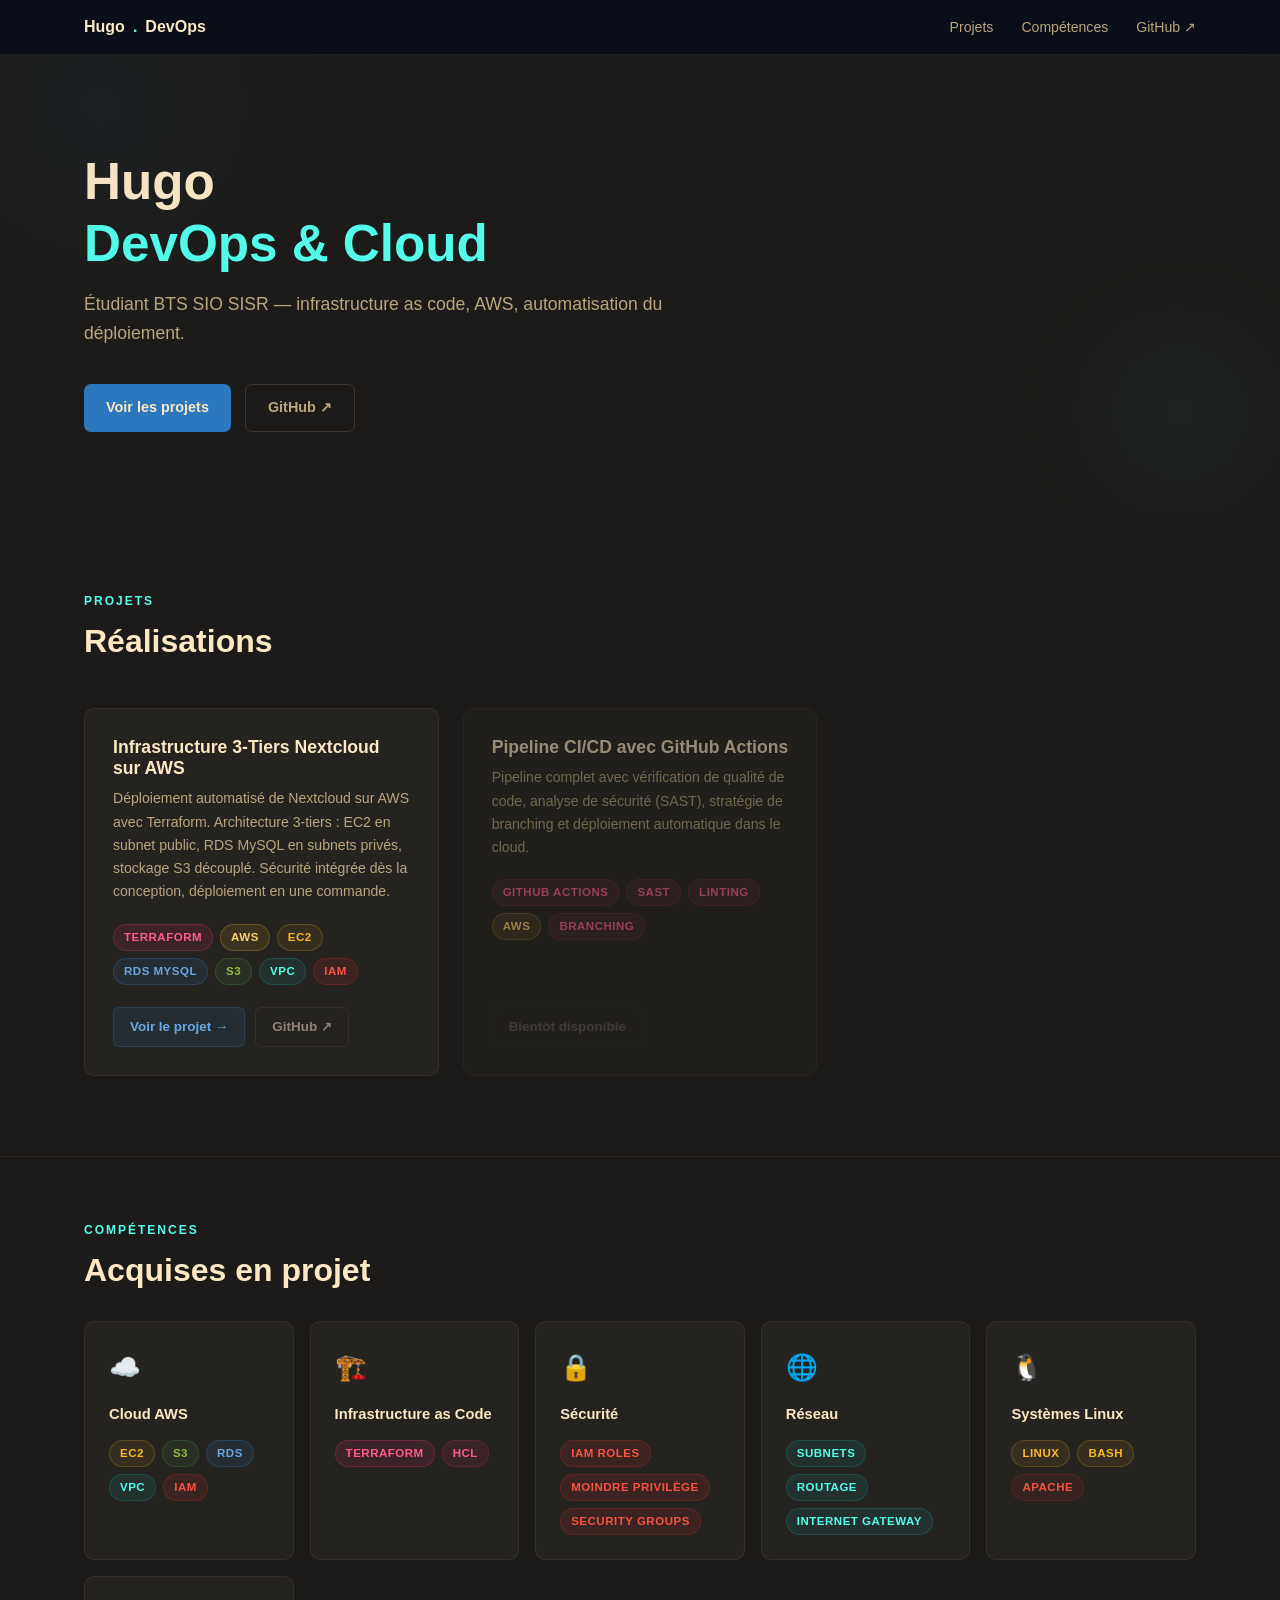
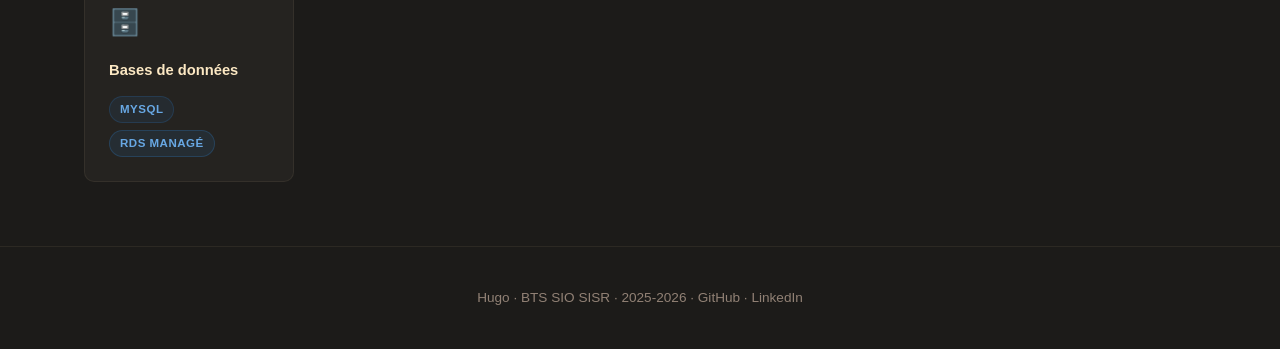
==== commit a0afc460: "..." ====
--- a/index.html
+++ b/index.html
@@ -41,7 +41,7 @@
       <ul class="nav-links">
         <li><a href="#projets">Projets</a></li>
         <li><a href="#competences">Compétences</a></li>
-        <li><a href="https://github.com/" target="_blank" rel="noopener">GitHub ↗</a></li>
+        <li><a href="https://github.com/HugoLeonardi" target="_blank" rel="noopener">GitHub ↗</a></li>
       </ul>
     </div>
   </nav>
@@ -55,7 +55,7 @@
       </p>
       <div class="hero-actions">
         <a href="#projets" class="btn btn-primary">Voir les projets</a>
-        <a href="https://github.com/" target="_blank" rel="noopener" class="btn btn-outline">GitHub ↗</a>
+        <a href="https://github.com/HugoLeonardi" target="_blank" rel="noopener" class="btn btn-outline">GitHub ↗</a>
       </div>
     </div>
   </header>
@@ -91,7 +91,28 @@
           </div>
           <div class="card-footer">
             <a href="projects/nextcloud-terraform.html" class="card-link card-link-primary">Voir le projet →</a>
-            <a href="https://github.com/" target="_blank" rel="noopener" class="card-link card-link-ghost">GitHub ↗</a>
+            <a href="https://github.com/HugoLeonardi/Nextcloud-terraform" target="_blank" rel="noopener" class="card-link card-link-ghost">GitHub ↗</a>
+          </div>
+        </article>
+
+        <!-- À venir : CI/CD -->
+        <article class="project-card card-soon">
+          <h3 class="card-title">Pipeline CI/CD avec GitHub Actions</h3>
+          <p class="card-desc">
+            Pipeline complet avec vérification de qualité de code, analyse de sécurité (SAST),
+            stratégie de branching et déploiement automatique dans le cloud.
+          </p>
+          <div class="card-tags">
+            <div class="tags">
+              <span class="tag tag-iac">GitHub Actions</span>
+              <span class="tag tag-iac">SAST</span>
+              <span class="tag tag-iac">Linting</span>
+              <span class="tag tag-aws">AWS</span>
+              <span class="tag tag-iac">Branching</span>
+            </div>
+          </div>
+          <div class="card-footer">
+            <span class="card-link card-link-ghost" style="cursor:default;opacity:.5">Bientôt disponible</span>
           </div>
         </article>
 
@@ -176,7 +197,7 @@
   <footer>
     <div class="container">
       <p>Hugo · BTS SIO SISR · 2025-2026 ·
-        <a href="https://github.com/" target="_blank" rel="noopener">GitHub</a> ·
+        <a href="https://github.com/HugoLeonardi" target="_blank" rel="noopener">GitHub</a> ·
         <a href="https://linkedin.com/" target="_blank" rel="noopener">LinkedIn</a>
       </p>
     </div>
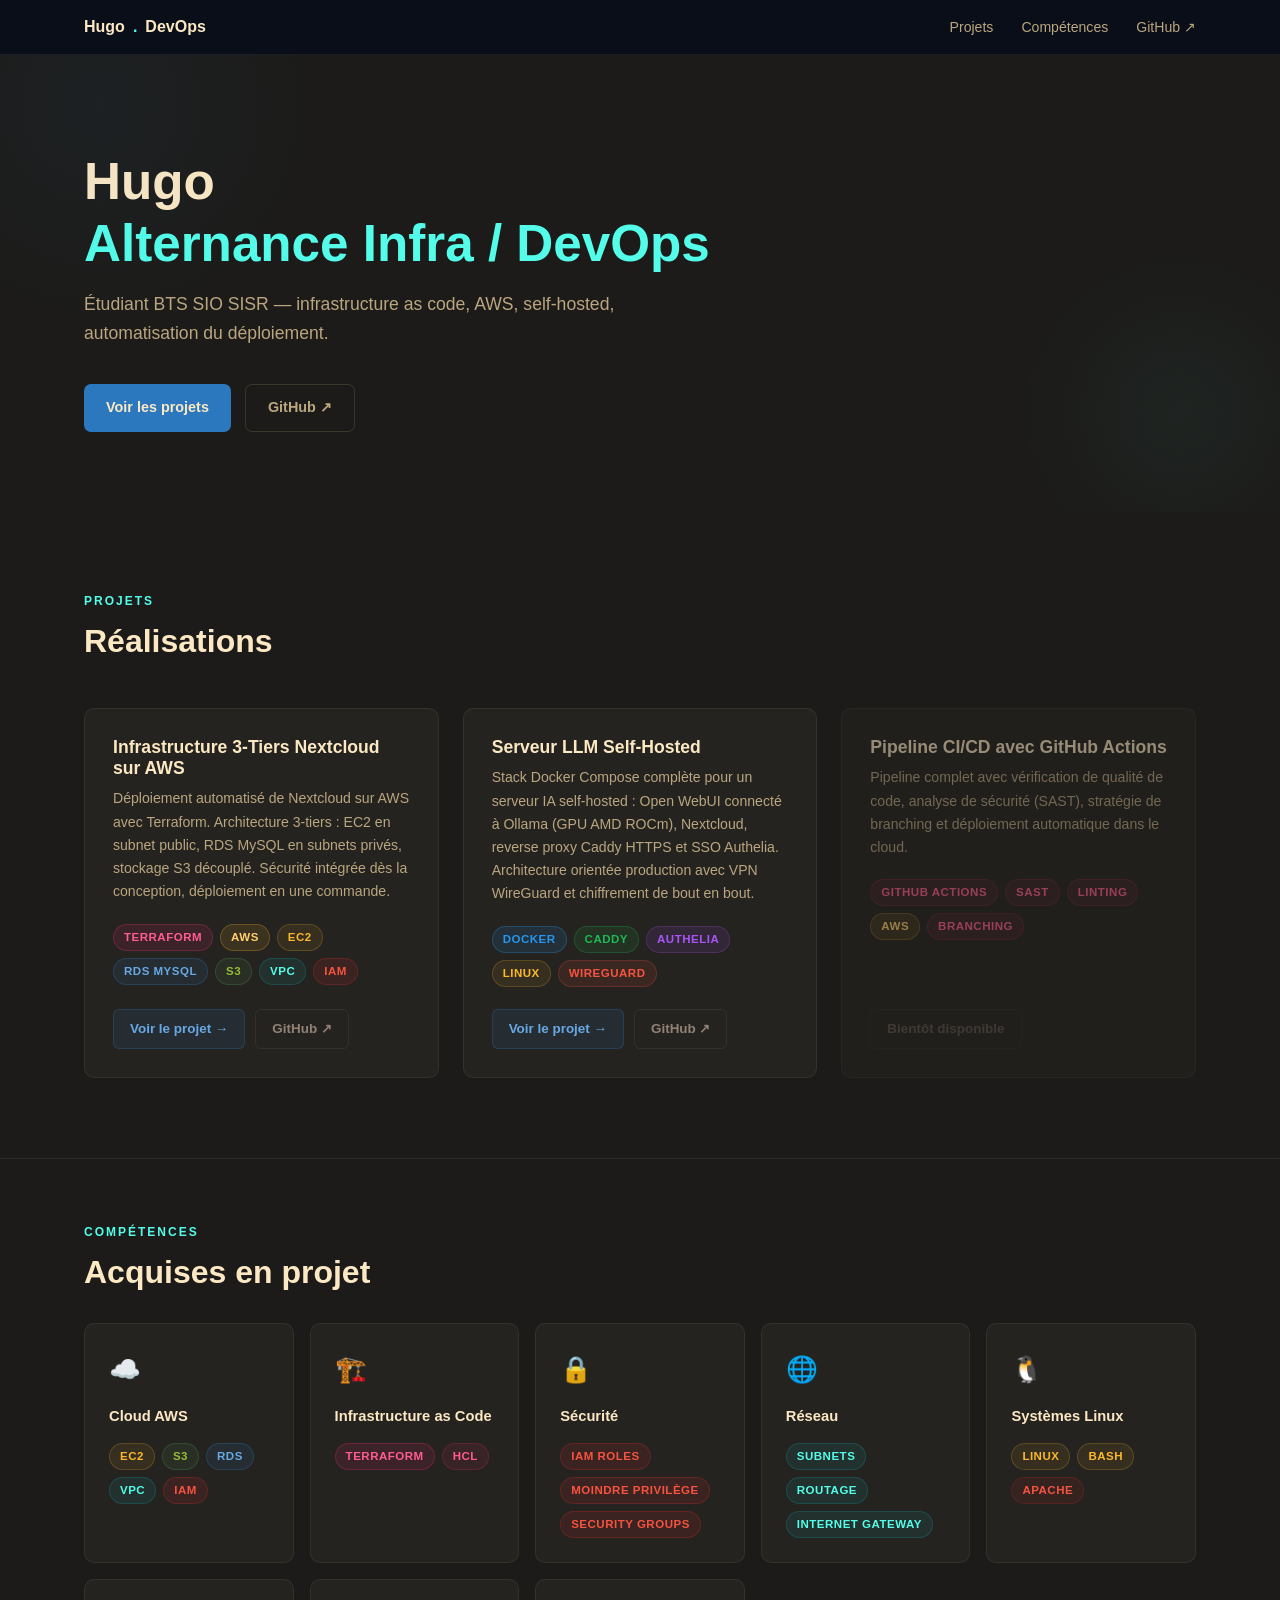
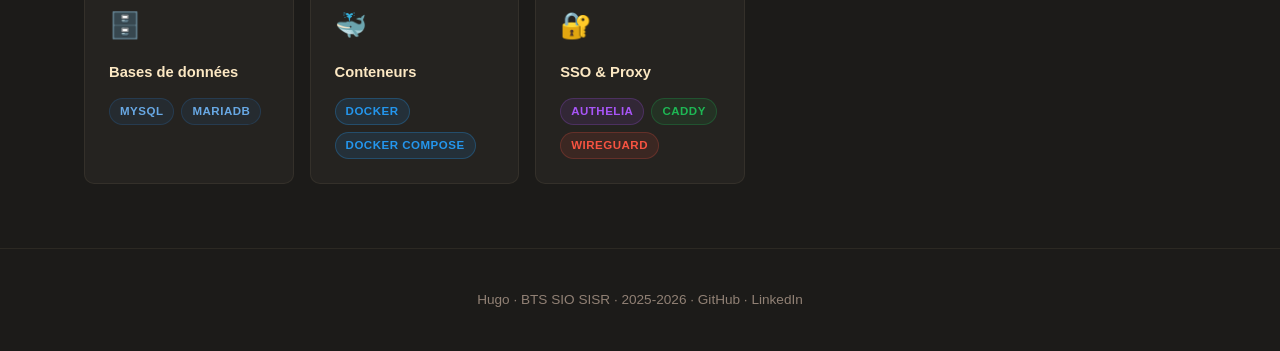
==== commit 72e31eb6: "Nouveau projet Infra LLM" ====
--- a/index.html
+++ b/index.html
@@ -3,8 +3,8 @@
 <head>
   <meta charset="UTF-8" />
   <meta name="viewport" content="width=device-width, initial-scale=1.0" />
-  <title>Hugo — Portfolio DevOps & Cloud</title>
-  <meta name="description" content="Portfolio DevOps & Cloud — Infrastructure as code, AWS, Terraform." />
+  <title>Hugo — Portfolio Alternance Infra / DevOps</title>
+  <meta name="description" content="Portfolio Alternance Infra / DevOps — Infrastructure as code, AWS, self-hosted, automatisation." />
   <link rel="stylesheet" href="css/style.css" />
   <style>
     .skills-section { padding: 64px 0; border-top: 1px solid var(--border); }
@@ -49,9 +49,9 @@
   <!-- HERO -->
   <header class="hero">
     <div class="container">
-      <h1>Hugo<br><span class="gradient">DevOps &amp; Cloud</span></h1>
+      <h1>Hugo<br><span class="gradient">Alternance Infra / DevOps</span></h1>
       <p class="hero-sub">
-        Étudiant BTS SIO SISR — infrastructure as code, AWS, automatisation du déploiement.
+        Étudiant BTS SIO SISR — infrastructure as code, AWS, self-hosted, automatisation du déploiement.
       </p>
       <div class="hero-actions">
         <a href="#projets" class="btn btn-primary">Voir les projets</a>
@@ -95,6 +95,29 @@
           </div>
         </article>
 
+        <!-- Projet 2 -->
+        <article class="project-card">
+          <h3 class="card-title">Serveur LLM Self-Hosted</h3>
+          <p class="card-desc">
+            Stack Docker Compose complète pour un serveur IA self-hosted : Open WebUI connecté
+            à Ollama (GPU AMD ROCm), Nextcloud, reverse proxy Caddy HTTPS et SSO Authelia.
+            Architecture orientée production avec VPN WireGuard et chiffrement de bout en bout.
+          </p>
+          <div class="card-tags">
+            <div class="tags">
+              <span class="tag tag-docker">Docker</span>
+              <span class="tag tag-caddy">Caddy</span>
+              <span class="tag tag-authelia">Authelia</span>
+              <span class="tag tag-linux">Linux</span>
+              <span class="tag tag-wireguard">WireGuard</span>
+            </div>
+          </div>
+          <div class="card-footer">
+            <a href="projects/llm-server.html" class="card-link card-link-primary">Voir le projet →</a>
+            <a href="https://github.com/HugoLeonardi/llm-server" target="_blank" rel="noopener" class="card-link card-link-ghost">GitHub ↗</a>
+          </div>
+        </article>
+
         <!-- À venir : CI/CD -->
         <article class="project-card card-soon">
           <h3 class="card-title">Pipeline CI/CD avec GitHub Actions</h3>
@@ -185,7 +208,26 @@
           <div class="skill-block-title">Bases de données</div>
           <div class="tags">
             <span class="tag tag-mysql">MySQL</span>
-            <span class="tag tag-rds">RDS Managé</span>
+            <span class="tag tag-mysql">MariaDB</span>
+          </div>
+        </div>
+
+        <div class="skill-block">
+          <div class="skill-block-icon">🐳</div>
+          <div class="skill-block-title">Conteneurs</div>
+          <div class="tags">
+            <span class="tag tag-docker">Docker</span>
+            <span class="tag tag-docker">Docker Compose</span>
+          </div>
+        </div>
+
+        <div class="skill-block">
+          <div class="skill-block-icon">🔐</div>
+          <div class="skill-block-title">SSO &amp; Proxy</div>
+          <div class="tags">
+            <span class="tag tag-authelia">Authelia</span>
+            <span class="tag tag-caddy">Caddy</span>
+            <span class="tag tag-wireguard">WireGuard</span>
           </div>
         </div>
 
--- a/css/style.css
+++ b/css/style.css
@@ -188,6 +188,10 @@
 .tag-apache    { background: rgba(239,47,39,.08);  color: #F75341; border-color: rgba(239,47,39,.18);  }
 .tag-mysql     { background: rgba(44,120,191,.1);  color: #68A8E4; border-color: rgba(44,120,191,.22); }
 .tag-linux     { background: rgba(251,184,41,.08); color: #FBB829; border-color: rgba(251,184,41,.2);  }
+.tag-docker    { background: rgba(36,150,237,.12); color: #2496ED; border-color: rgba(36,150,237,.28); }
+.tag-caddy     { background: rgba(30,184,84,.1);   color: #1EB854; border-color: rgba(30,184,84,.25);  }
+.tag-authelia  { background: rgba(168,85,247,.1);  color: #A855F7; border-color: rgba(168,85,247,.22); }
+.tag-wireguard { background: rgba(247,83,65,.1);   color: #F75341; border-color: rgba(247,83,65,.22);  }
 
 /* ===== PROJECT CARDS (landing) ===== */
 .projects-grid {
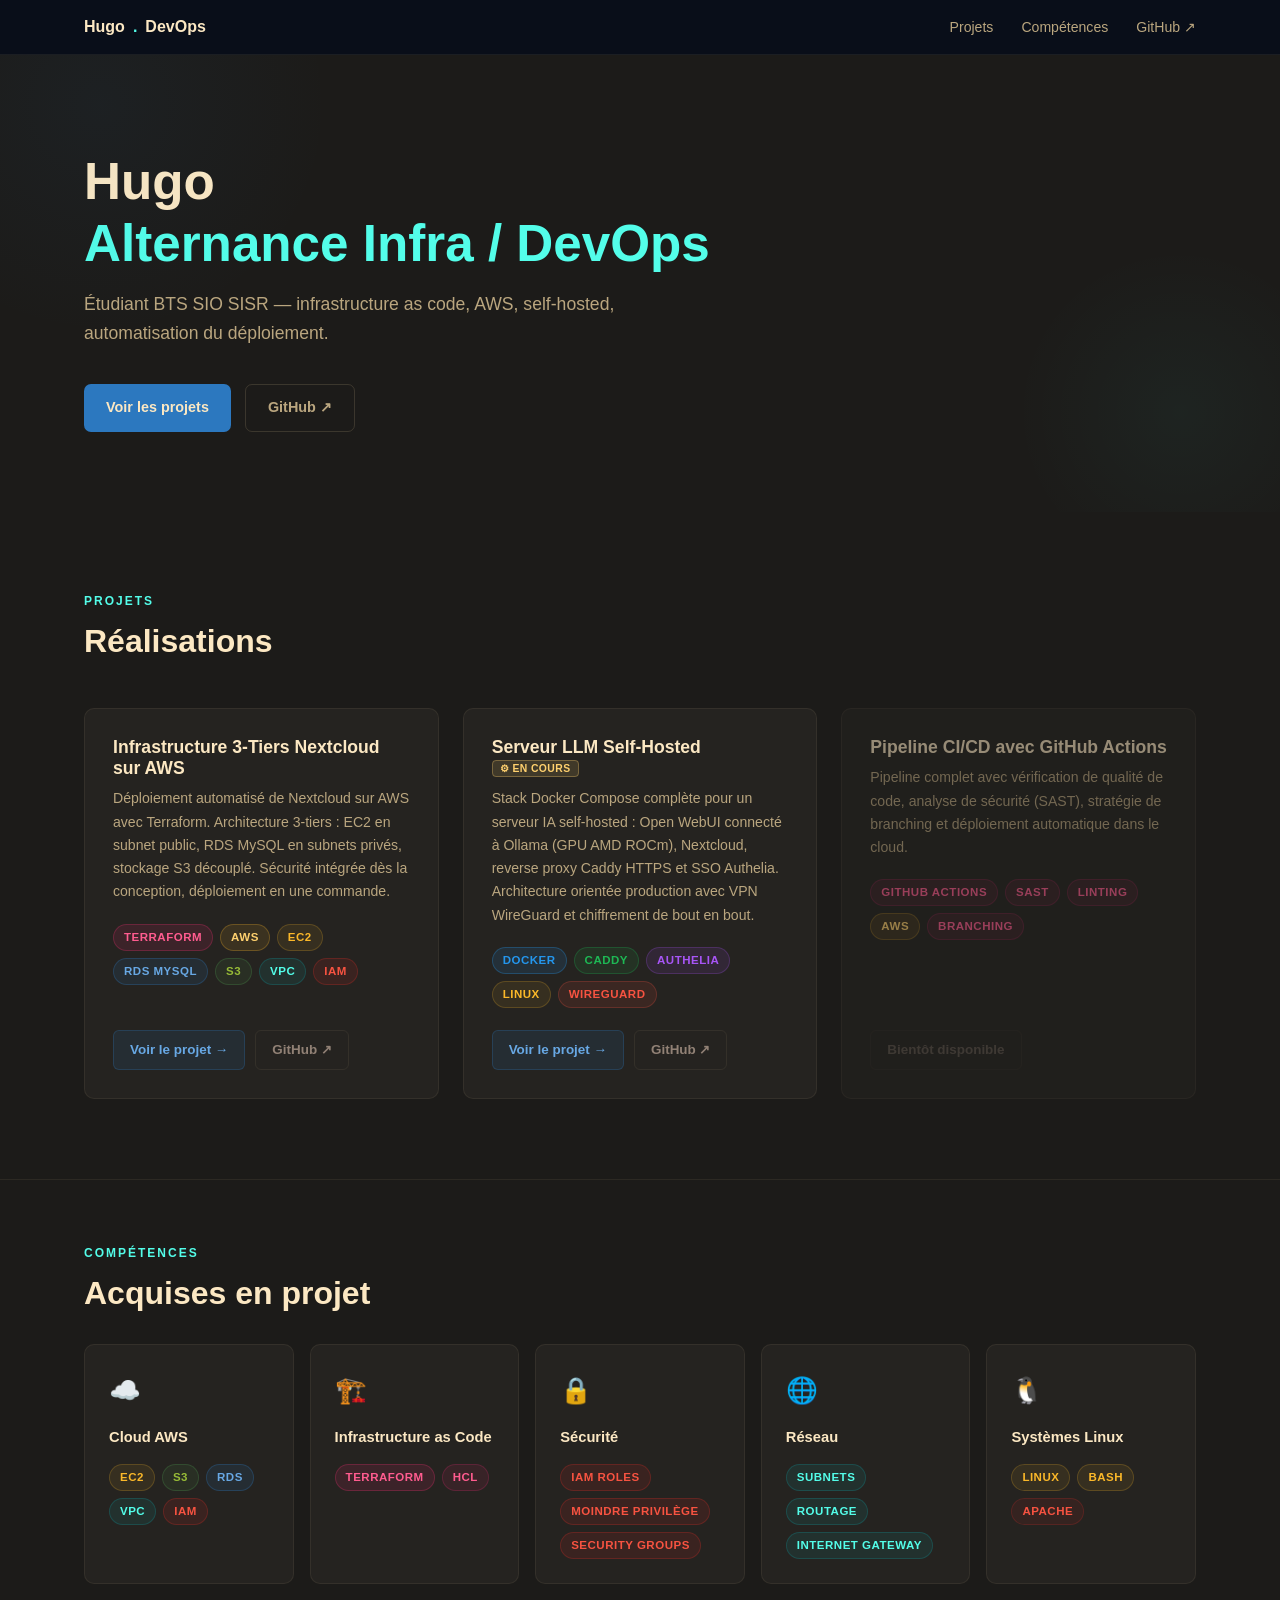
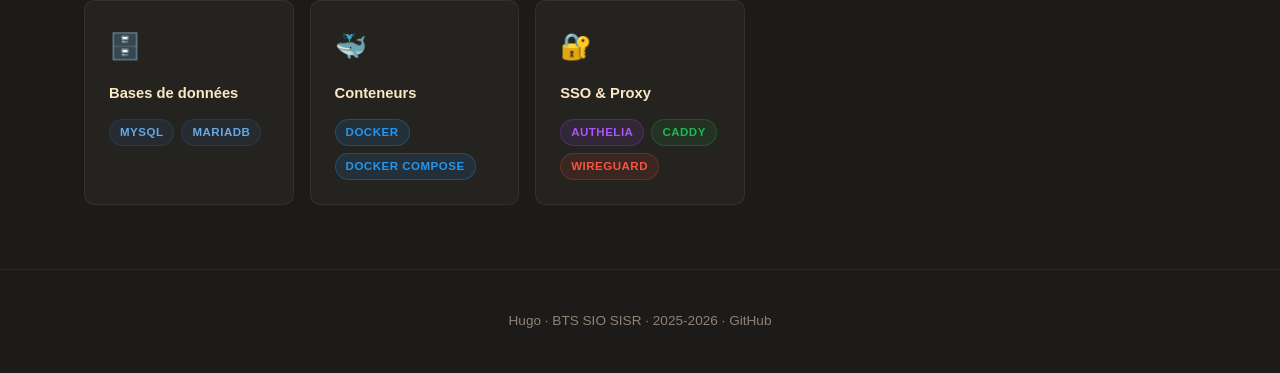
==== commit ea5a74df: "Projet en cours" ====
--- a/index.html
+++ b/index.html
@@ -97,7 +97,7 @@
 
         <!-- Projet 2 -->
         <article class="project-card">
-          <h3 class="card-title">Serveur LLM Self-Hosted</h3>
+          <h3 class="card-title">Serveur LLM Self-Hosted <span style="font-size:0.65rem;font-weight:700;color:#FED06E;background:rgba(254,208,110,.12);border:1px solid rgba(254,208,110,.3);border-radius:4px;padding:2px 7px;vertical-align:middle;letter-spacing:.04em;white-space:nowrap;">⚙ EN COURS</span></h3>
           <p class="card-desc">
             Stack Docker Compose complète pour un serveur IA self-hosted : Open WebUI connecté
             à Ollama (GPU AMD ROCm), Nextcloud, reverse proxy Caddy HTTPS et SSO Authelia.
@@ -239,8 +239,7 @@
   <footer>
     <div class="container">
       <p>Hugo · BTS SIO SISR · 2025-2026 ·
-        <a href="https://github.com/HugoLeonardi" target="_blank" rel="noopener">GitHub</a> ·
-        <a href="https://linkedin.com/" target="_blank" rel="noopener">LinkedIn</a>
+        <a href="https://github.com/HugoLeonardi" target="_blank" rel="noopener">GitHub</a>
       </p>
     </div>
   </footer>
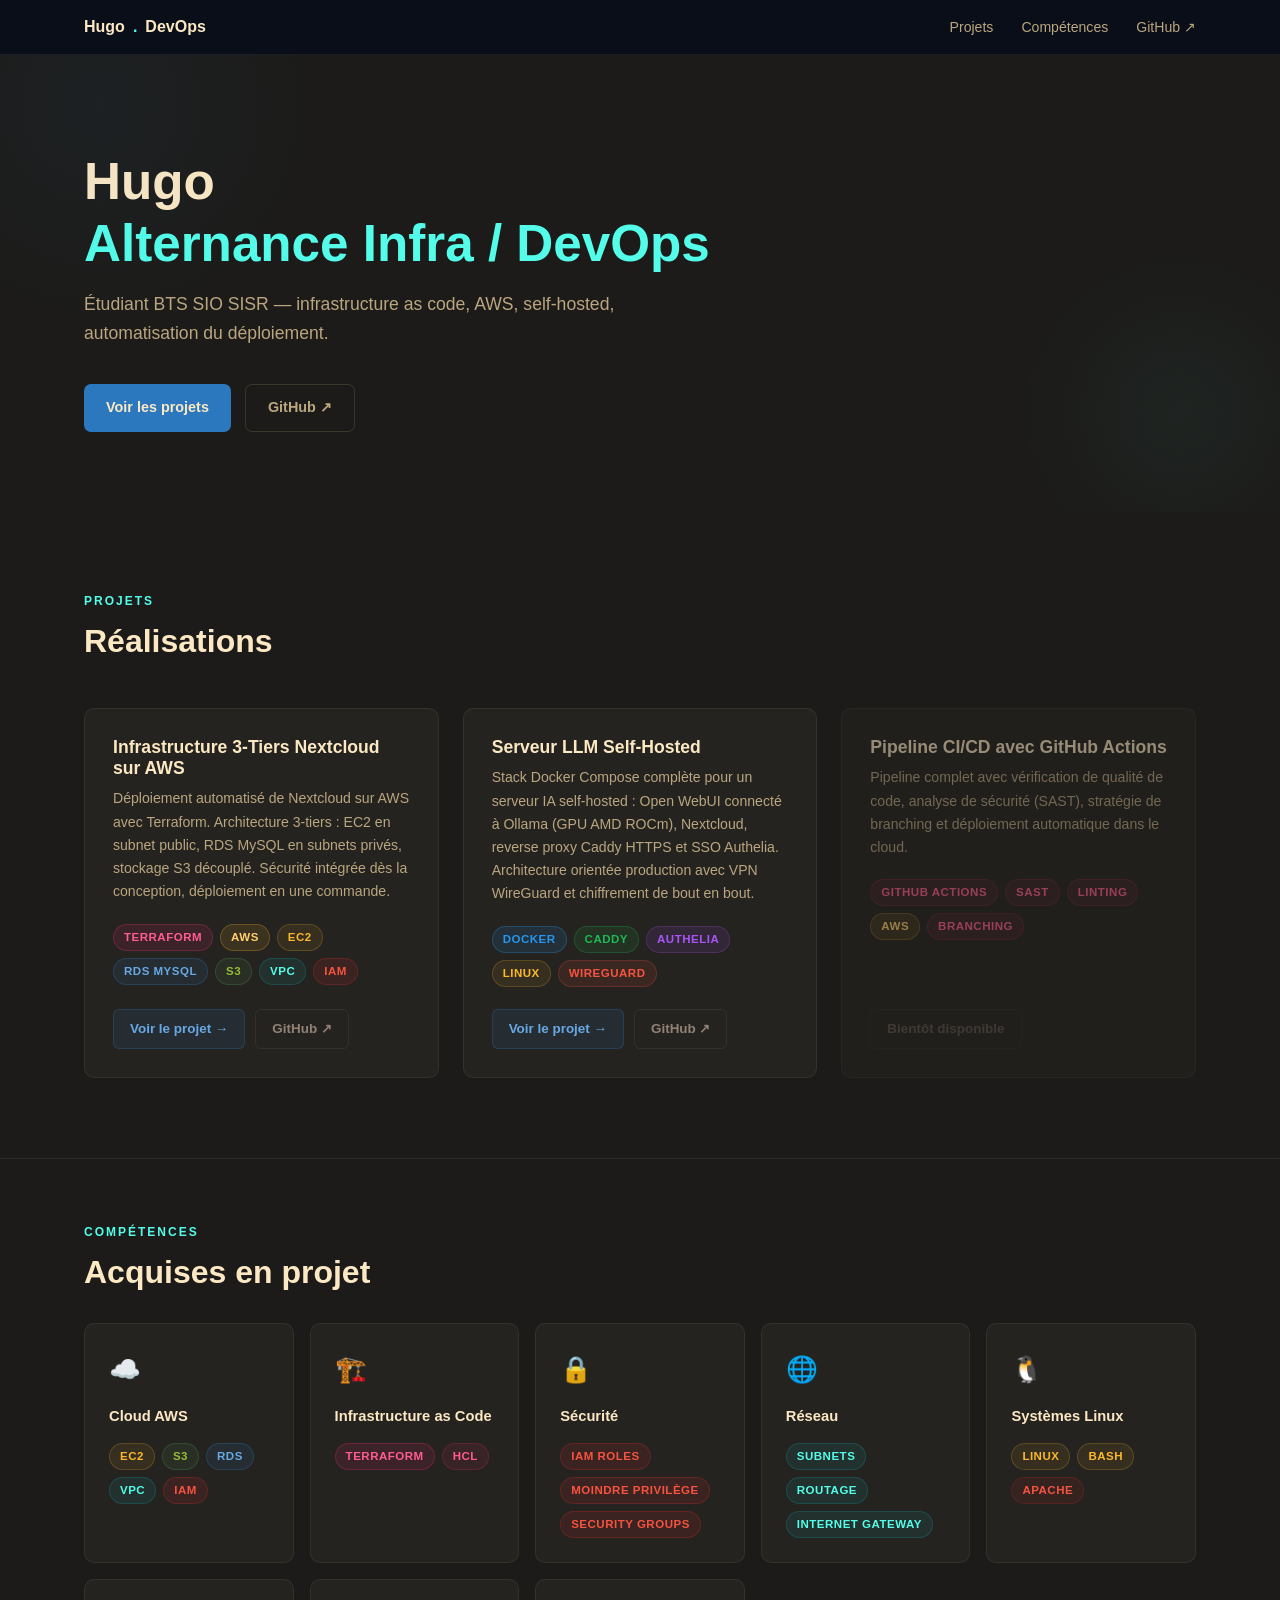
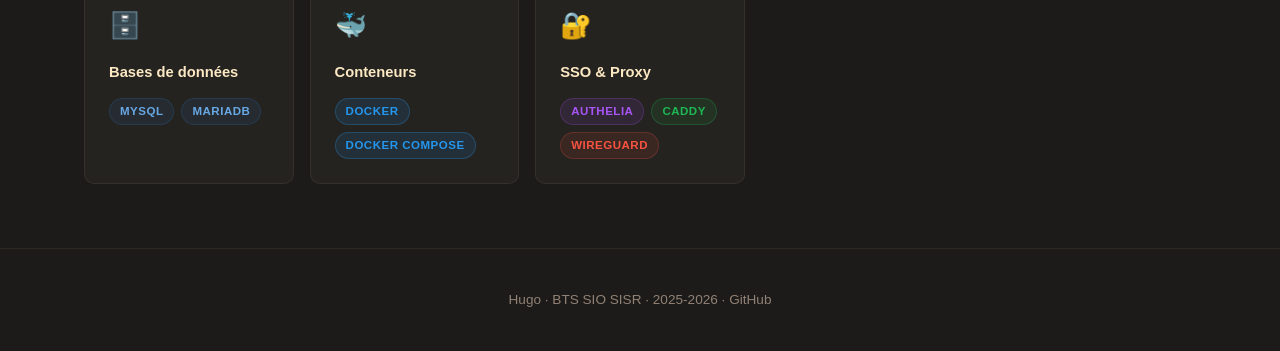
==== commit b75a708c: "Projet LLM final" ====
--- a/index.html
+++ b/index.html
@@ -97,7 +97,7 @@
 
         <!-- Projet 2 -->
         <article class="project-card">
-          <h3 class="card-title">Serveur LLM Self-Hosted <span style="font-size:0.65rem;font-weight:700;color:#FED06E;background:rgba(254,208,110,.12);border:1px solid rgba(254,208,110,.3);border-radius:4px;padding:2px 7px;vertical-align:middle;letter-spacing:.04em;white-space:nowrap;">⚙ EN COURS</span></h3>
+          <h3 class="card-title">Serveur LLM Self-Hosted</h3>
           <p class="card-desc">
             Stack Docker Compose complète pour un serveur IA self-hosted : Open WebUI connecté
             à Ollama (GPU AMD ROCm), Nextcloud, reverse proxy Caddy HTTPS et SSO Authelia.
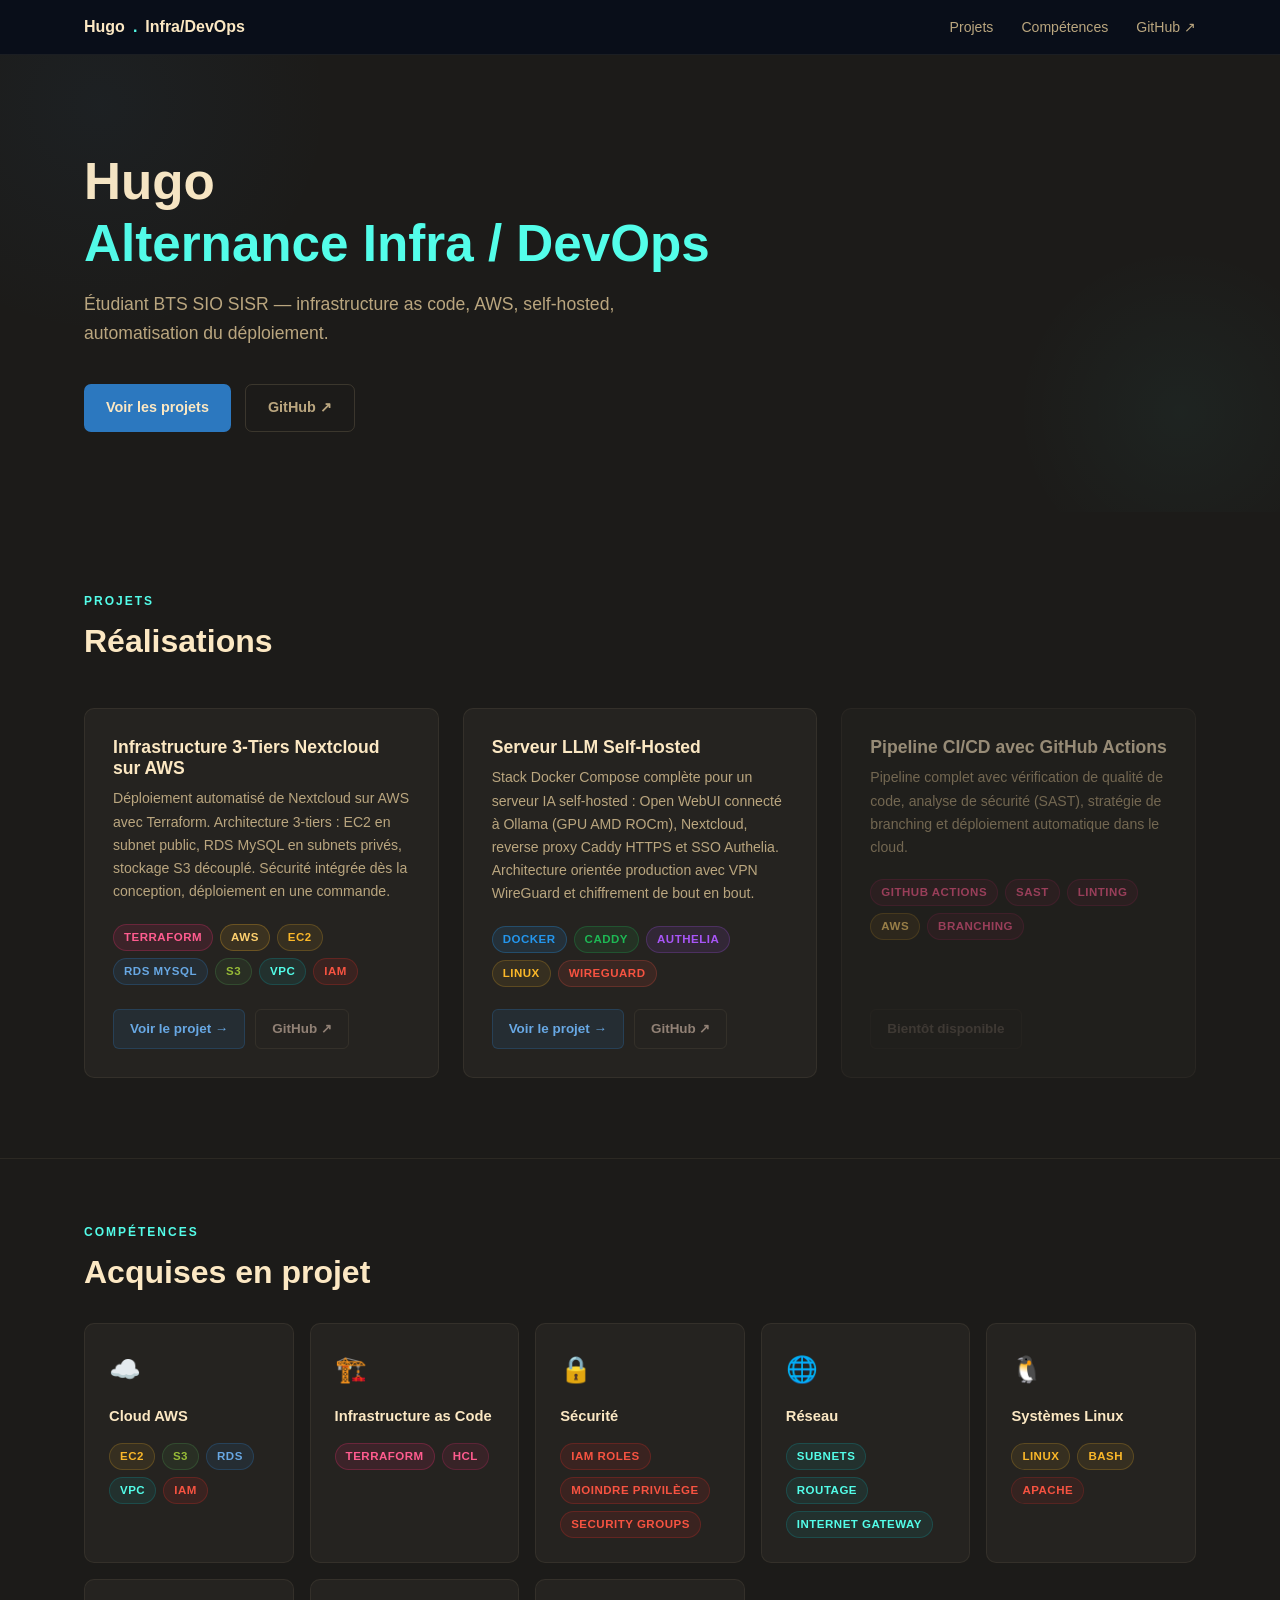
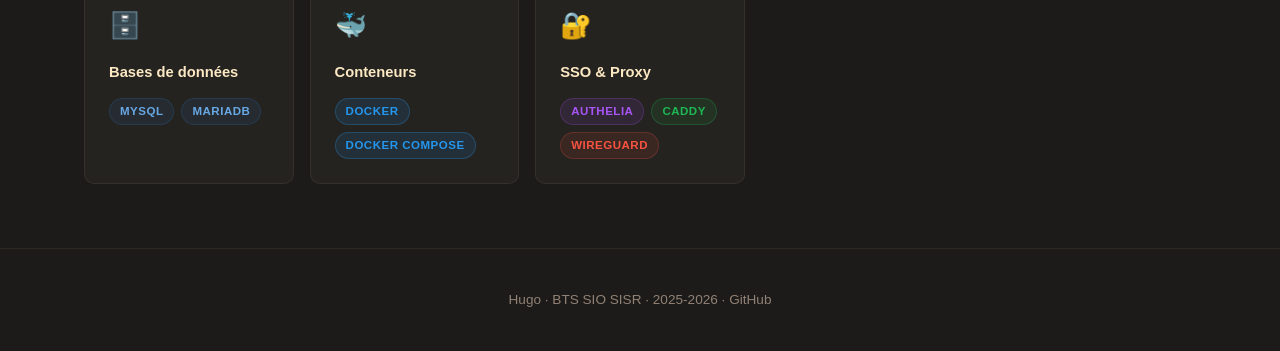
==== commit a24e30b9: "Infra/DevOps" ====
--- a/index.html
+++ b/index.html
@@ -37,7 +37,7 @@
   <!-- NAV -->
   <nav>
     <div class="container nav-inner">
-      <span class="nav-logo">Hugo<span class="dot">.</span>DevOps</span>
+      <span class="nav-logo">Hugo<span class="dot">.</span>Infra/DevOps</span>
       <ul class="nav-links">
         <li><a href="#projets">Projets</a></li>
         <li><a href="#competences">Compétences</a></li>
